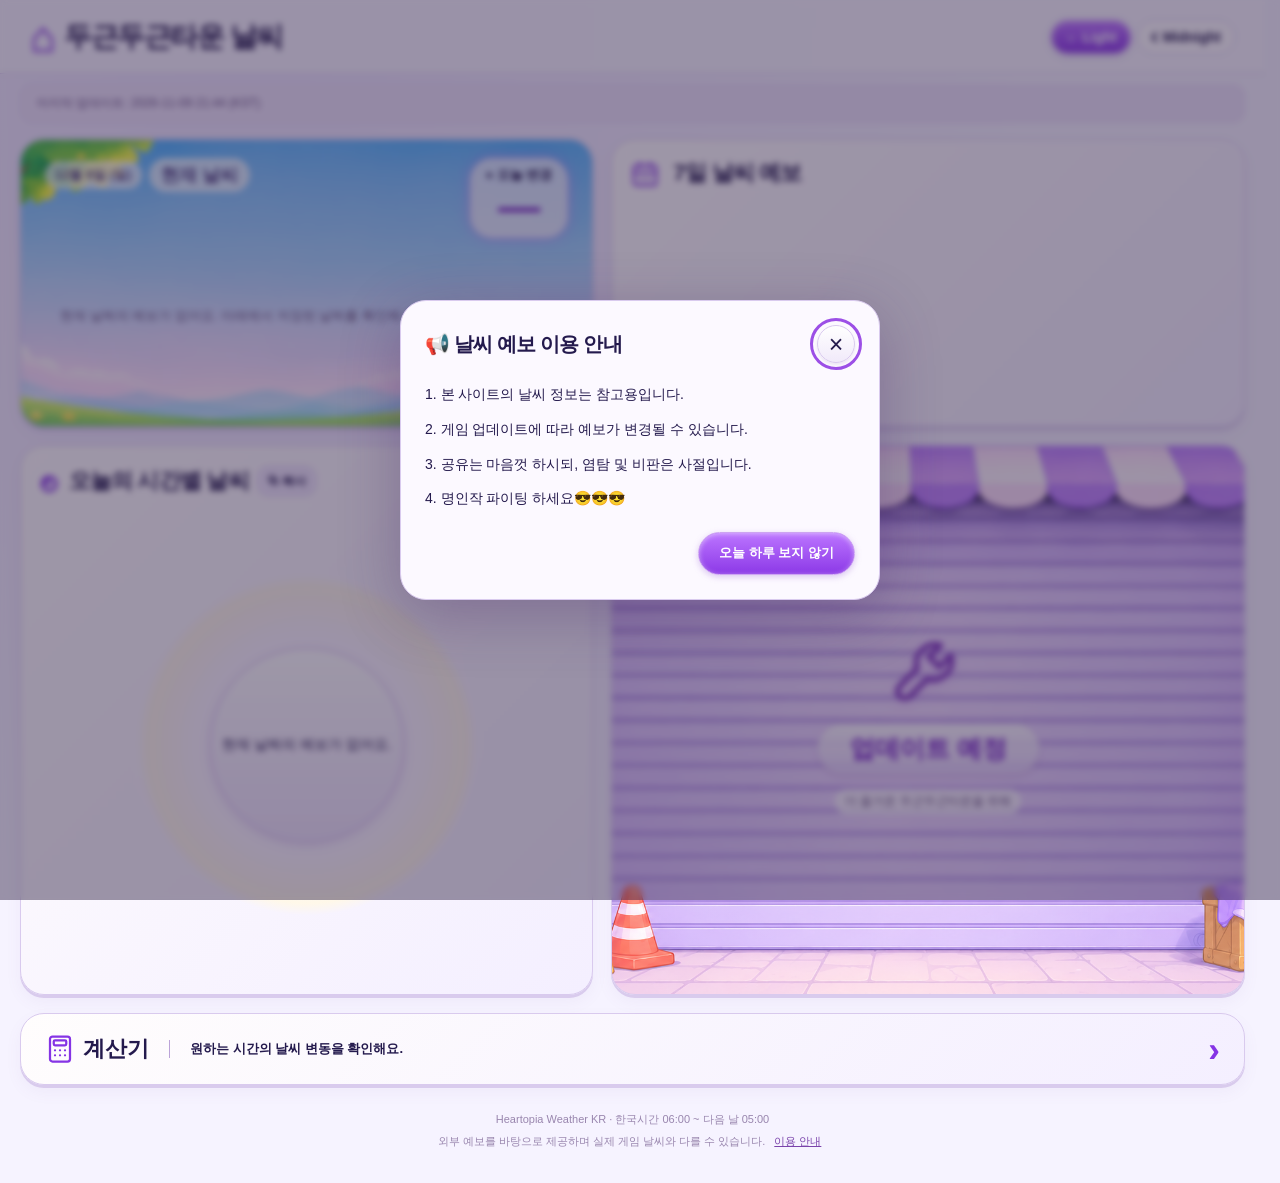
==== index.html @ 8980dbbc "Restore original first grouped swipe UI version" ====
<!doctype html>
<html lang="ko">
<head>
<meta charset="utf-8"><meta name="viewport" content="width=device-width, initial-scale=1"><meta name="theme-color" content="#f5f1ff">
<script src="assets/theme.js"></script>
<title>두근두근타운 날씨</title><link rel="stylesheet" href="assets/weather.css"><link rel="stylesheet" href="assets/midnight.css"><link rel="stylesheet" href="assets/weather-atmosphere.css"><script src="assets/weather-core.js" defer></script><script src="assets/weather-visual.js" defer></script><script src="assets/weather-icon-mask.js" defer></script><script src="assets/midnight-icons.js" defer></script><script src="assets/clock-layout.js" defer></script><script src="assets/weather-atmosphere.js" defer></script><script src="assets/weather-app.js" defer></script>
</head>
<body>
<header class="site-header"><a class="brand" href="./"><span aria-hidden="true">⌂</span> 두근두근타운 날씨</a><div class="header-actions"><div class="theme-switch" role="group" aria-label="테마 선택"><button class="theme-button" type="button" data-theme-choice="light" aria-pressed="true" aria-label="Light 테마"><span aria-hidden="true">☼</span><span class="theme-label">Light</span></button><button class="theme-button" type="button" data-theme-choice="midnight" aria-pressed="false" aria-label="Midnight 테마"><span aria-hidden="true">☾</span><span class="theme-label">Midnight</span></button></div></div></header>
<main>
<div class="status-line"><span id="status" role="status">마지막 업데이트: — (KST)</span></div>
<p id="load-error" class="load-error" role="alert" hidden></p>
<div class="dashboard">
<section class="card hero" aria-labelledby="today-title"><div class="hero-top"><div class="hero-labels"><time id="today-date" class="hero-date"></time><h1 id="today-title">현재 날씨</h1></div><div class="change-badge"><span>↻ 오늘 변경</span><strong id="today-changes">—</strong></div></div><div id="current-weather" class="current-weather"><p>예보를 불러오는 중이에요.</p></div></section>
<section class="card week" aria-labelledby="week-title"><h2 id="week-title"><svg class="heading-icon line-icon" viewBox="0 0 24 24" fill="none" stroke="currentColor" stroke-width="1.8" stroke-linecap="round" stroke-linejoin="round" aria-hidden="true"><rect x="3" y="5" width="18" height="16" rx="2"/><path d="M16 3v4M8 3v4M3 11h18M8 15h.01M12 15h.01M16 15h.01M8 18h.01M12 18h.01M16 18h.01"/></svg> 7일 날씨 예보</h2><div id="week-days" class="week-days"><p class="empty">데이터를 기다리고 있어요.</p></div></section>
<section class="card clock-card" aria-labelledby="clock-title"><div class="section-heading"><div class="clock-heading-label"><h2 id="clock-title"><span class="heading-icon">◴</span> 오늘의 시간별 날씨</h2><button id="weather-copy" class="weather-copy-button" type="button" aria-label="오늘 날씨 변경 시간 복사" aria-live="polite"><span aria-hidden="true">⧉</span> <span id="weather-copy-text">복사</span></button></div><div class="segmented" aria-label="날씨 시계 시간대"><button id="clock-am" aria-pressed="true">오전</button><button id="clock-pm" aria-pressed="false">오후</button></div></div><div id="weather-clock" class="weather-clock"><div class="clock-ring"></div><svg id="clock-orbit" class="clock-orbit" viewBox="0 0 100 100" aria-hidden="true"></svg><div id="clock-center" class="clock-center">예보 대기 중</div><div id="clock-hours"></div></div></section>
<section class="card upcoming" aria-label="추가 기능 준비 중"><svg class="upcoming-symbol" viewBox="0 0 24 24" fill="none" stroke="currentColor" stroke-width="1.5" stroke-linecap="round" stroke-linejoin="round" aria-hidden="true"><path d="M14.7 6.3a5.5 5.5 0 0 0-6.9 6.9l-5.1 5.1a2.1 2.1 0 0 0 3 3l5.1-5.1a5.5 5.5 0 0 0 6.9-6.9l-3.4 3.4-3-3z" transform="translate(1 -1)"/></svg><strong>업데이트 예정</strong><p>더 즐거운 두근두근타운을 위해</p></section>

<section class="card calculator"><div class="calculator-toggle"><span class="calculator-copy"><button id="calculator-toggle" class="calculator-icon-button" type="button" aria-label="계산기 열기" aria-haspopup="dialog" aria-controls="calculator-dialog"><svg class="heading-icon line-icon calculator-icon" viewBox="0 0 24 24" fill="none" stroke="currentColor" stroke-width="1.8" stroke-linecap="round" stroke-linejoin="round" aria-hidden="true"><rect x="4" y="2" width="16" height="20" rx="2"/><rect x="7" y="5" width="10" height="4" rx="1"/><path d="M8 13h.01M12 13h.01M16 13h.01M8 17h.01M12 17h.01M16 17h.01"/></svg><span class="calculator-title">계산기</span></button><small>원하는 시간의 날씨 변동을 확인해요.</small></span><span class="chevron" aria-hidden="true">›</span></div></section>
</div>
<footer>Heartopia Weather KR · 한국시간 06:00 ~ 다음 날 05:00<br>외부 예보를 바탕으로 제공하며 실제 게임 날씨와 다를 수 있습니다. <button id="notice-open" class="text-button">이용 안내</button></footer>
</main>
<dialog id="forecast-dialog" class="hourly" aria-labelledby="hourly-title">
  <button id="forecast-close" class="round-button forecast-close" aria-label="상세 예보 닫기">&times;</button>
  <div class="forecast-heading">
    <h2 id="hourly-title"><span class="heading-icon">≋</span> 시간별 날씨</h2>
    <div id="day-summary" class="summary-badge" role="status"></div>
  </div>
  <div class="date-navigation"><button id="prev-date" class="round-button" aria-label="이전 날짜" disabled>‹</button><strong id="selected-date">—</strong><button id="next-date" class="round-button" aria-label="다음 날짜" disabled>›</button></div>
  <div class="forecast-view-switch" role="group" aria-label="시간별 날씨 보기 방식"><button id="view-full" type="button" aria-pressed="true">기본형</button><button id="view-grouped" type="button" aria-pressed="false">묶어보기</button></div><div id="group-navigation" class="group-navigation" hidden><div class="group-current"><strong id="group-title">오전</strong><span id="group-range">06:00 ~ 11:00</span></div><div class="group-arrows"><button id="group-prev" type="button" aria-label="이전 시간대">‹</button><button id="group-next" type="button" aria-label="다음 시간대">›</button></div></div><div id="periods" class="periods"></div><div id="group-dots" class="group-dots" role="group" aria-label="시간대 바로 선택" hidden></div>
</dialog>
<dialog id="calculator-dialog" aria-labelledby="calculator-title"><div class="dialog-heading calculator-dialog-heading"><h2 id="calculator-title"><svg class="heading-icon line-icon calculator-icon" viewBox="0 0 24 24" fill="none" stroke="currentColor" stroke-width="1.8" stroke-linecap="round" stroke-linejoin="round" aria-hidden="true"><rect x="4" y="2" width="16" height="20" rx="2"/><rect x="7" y="5" width="10" height="4" rx="1"/><path d="M8 13h.01M12 13h.01M16 13h.01M8 17h.01M12 17h.01M16 17h.01"/></svg> 계산기</h2><button id="calculator-close" class="round-button" aria-label="계산기 닫기" autofocus>&times;</button></div><div id="calculator-body"><form id="calculator-form"><div class="calculator-fields"><label>날짜<select id="calculator-date" required></select></label><label>시작 시간<select id="calculator-start"></select></label><label>종료 시간<select id="calculator-end"></select></label><button class="primary-button" id="calculator-run" disabled>변동 계산하기</button></div><p class="rule-caption">06시 ~ 다음 날 05시 안에서 선택해 주세요. 시작 시각은 제외하고 종료 시각까지 계산합니다.</p></form><div id="calculator-result" aria-live="polite"></div></div></dialog>
<dialog id="notice-dialog" aria-labelledby="notice-title"><div class="dialog-heading"><h2 id="notice-title">이용 안내</h2><button id="notice-close" class="round-button" aria-label="공지 닫기">×</button></div><div id="notice-message"></div><div class="dialog-actions"><button id="notice-hide" class="primary-button">오늘 하루 보지 않기</button></div></dialog>
</body></html>
---- assets/weather.css ----
:root {
  color-scheme:light;
  --page:#f6f3ff;
  --card:#fffdff;
  --ink:#241a4d;
  --muted:#796d98;
  --purple:#8534e5;
  --line:#d9caee;
  --shadow:0 3px 0 #d9cbed,0 7px 16px #7960ac10;
  --soft:#f0e8fc
}
* {
  box-sizing:border-box
}
body {
  margin:0;
  background:radial-gradient(ellipse at 20% 0,#eee6ff,transparent 55%),var(--page);
  color:var(--ink);
  font-family:"Segoe UI","Malgun Gothic",sans-serif;
  font-size:14px
}
button,select {
  font:inherit;
  color:inherit
}
button {
  cursor:pointer
}
button:disabled {
  opacity:.4;
  cursor:default
}
button:focus-visible,a:focus-visible,select:focus-visible,summary:focus-visible {
  outline:3px solid #9c4fe6;
  outline-offset:4px
}
[hidden] {
  display:none!important
}
h1,h2,h3,p {
  margin:0
}
h2 {
  font-size:22px;
  font-weight:850;
  letter-spacing:-.8px
}
h3 {
  font-size:14px
}
button {
  border:0;
  background:none
}
a {
  color:inherit;
  text-decoration:none
}
.site-header {
  min-height:74px;
  border-bottom:1px solid var(--line);
  padding:12px 30px;
  display:flex;
  align-items:center;
  justify-content:space-between;
  background:#faf7ffdf;
  gap:15px
}
.brand {
  font-size:28px;
  font-weight:900;
  letter-spacing:-1.5px;
  display:flex;
  align-items:center;
  gap:10px
}
.brand>span {
  font-size:43px;
  color:var(--purple);
  line-height:1;
  text-shadow:0 2px 3px #b988e8
}
.header-actions {
  display:flex;
  align-items:center;
  gap:12px
}
.light-badge,.primary-button {
  background:linear-gradient(#bc75ff,#8c39e7);
  color:white;
  border:1px solid #cda4f2;
  box-shadow:inset 0 1px 5px #fff7,0 2px 6px #9e6cd65c;
  border-radius:24px;
  padding:9px 20px;
  font-weight:750
}
.light-badge {
  font-size:18px
}
.round-button {
  border:1px solid var(--line);
  background:linear-gradient(white,#f1eafa);
  width:38px;
  height:38px;
  display:inline-grid;
  place-items:center;
  border-radius:50%;
  font-size:25px;
  box-shadow:0 2px 3px #6e47961c;
  flex-shrink:0
}
main {
  max-width:1600px;
  margin:auto;
  padding:0 20px
}
.status-line {
  display:flex;
  justify-content:space-between;
  color:var(--muted);
  font-size:11px;
  gap:12px;
  padding:10px 3px
}
.dashboard {
  display:grid;
  grid-template-columns:minmax(0,.95fr) minmax(0,1.05fr);
  gap:18px
}
.card {
  border:1.5px solid var(--line);
  border-radius:24px;
  background:linear-gradient(135deg,#fffdfd,#f4efff);
  box-shadow:var(--shadow);
  min-width:0;
  overflow:hidden
}
.hero {
  min-height:240px;
  background:radial-gradient(ellipse at 10% 0,#b8e7ff,transparent 65%),linear-gradient(#98d7ff,#f7dff9 77%,#c7e3c6);
  padding:18px 24px;
  position:relative;
  border-color:#c2bce9
}
.hero:after {
  content:"";
  position:absolute;
  bottom:0;
  left:0;
  width:100%;
  height:20px;
  background:linear-gradient(165deg,#79b97b,#d6ecba 47%,#8ac9cf 50%,#c2e8a9 60%,#8ac588);
  opacity:.8;
  pointer-events:none
}
.hero-top {
  display:flex;
  justify-content:space-between;
  align-items:start
}
.hero h1 {
  font-size:15px;
  color:#564a86;
  padding-top:7px
}
.change-badge {
  display:flex;
  align-items:center;
  flex-direction:column;
  padding:9px 20px;
  background:#fff9ffdb;
  border:2px solid #e3c7fa;
  border-radius:22px;
  box-shadow:0 0 13px #d875fc80;
  position:absolute;
  right:16px;
  top:14px
}
.change-badge span {
  font-weight:800;
  font-size:13px
}
.change-badge strong {
  color:#7926dc;
  font-size:28px
}
.current-weather {
  display:flex;
  align-items:center;
  justify-content:center;
  gap:25px;
  min-height:152px;
  padding-right:85px
}
.hero-forecast {
  display:grid;
  grid-template-columns:70px auto;
  gap:10px 4px;
  align-items:center;
  justify-items:center
}
.time-pill {
  grid-column:1/-1;
  border:1px solid #b7a2df;
  background:#ffffffae;
  border-radius:30px;
  font-size:20px;
  font-weight:850;
  padding:2px 18px;
  box-shadow:0 2px 3px #8c6ab833
}
.hero-forecast strong {
  font-size:27px;
  white-space:nowrap;
  letter-spacing:-1px
}
.hero-forecast .weather-icon {
  width:78px;
  height:60px
}
.hero-arrow {
  font-size:35px;
  color:#7337b8;
  font-weight:800
}
#current-change {
  color:#93336d
}
.week {
  padding:18px
}
.heading-icon {
  color:var(--purple);
  font-size:30px;
  vertical-align:middle;
  line-height:1;
  margin-right:8px
}
.week-days {
  display:grid;
  grid-template-columns:repeat(7,minmax(0,1fr));
  gap:8px;
  margin-top:18px
}
.day-card {
  border:1px solid var(--line);
  border-radius:18px;
  background:linear-gradient(white,#eee7fa);
  box-shadow:0 3px 3px #68458e1c;
  padding:12px 3px;
  display:flex;
  align-items:center;
  flex-direction:column;
  justify-content:space-between;
  gap:7px;
  min-width:0;
  position:relative
}
.day-card.selected {
  outline:2px solid #b36af0;
  outline-offset:1px
}
.day-date {
  font-size:12px;
  white-space:normal;
  line-height:1.6
}
.day-weather {
  font-size:13px;
  word-break:keep-all
}
.day-card .weather-icon {
  width:100%;
  height:49px
}
.special {
  background:linear-gradient(120deg,#fff4fa,#f4eaff)!important;
  border-color:#edb4e5!important
}
.day-card.special:after {
  content:"✧";
  position:absolute;
  right:0;
  top:-17px;
  font-size:30px;
  color:#e55ed0;
  text-shadow:0 0 9px #ff9ae4
}
.weather-icon {
  width:52px;
  height:40px;
  display:inline-block;
  flex-shrink:0;
  overflow:hidden;
  mix-blend-mode:multiply
}
.icon-midnight { display:none; }
.unknown-icon {
  display:inline-grid;
  place-items:center;
  width:50px;
  height:40px;
  color:var(--muted);
  font-size:25px
}
.clock-card {
  padding:18px 20px;
  text-align:center
}
.section-heading {
  display:flex;
  align-items:center;
  justify-content:space-between;
  gap:10px;
  text-align:left
}
.segmented {
  display:flex;
  gap:5px;
  white-space:nowrap
}
.segmented button {
  border:1px solid var(--line);
  padding:7px 13px;
  border-radius:24px;
  font-weight:750;
  background:#fcfaff;
  box-shadow:0 2px 4px #7454971c
}
.segmented button[aria-pressed=true] {
  background:linear-gradient(#c17aff,#8f3ce8);
  color:white;
  border-color:#c597ef;
  box-shadow:0 0 9px #b96ee777
}
.weather-clock {
  width:310px;
  height:310px;
  position:relative;
  margin:8px auto 0
}
.clock-ring {
  position:absolute;
  inset:11%;
  border:2px dashed #d7bde9;
  border-radius:50%;
  background:radial-gradient(circle,#fbf6ff 45%,#fff8e9 65%,transparent 70%)
}
.clock-center {
  position:absolute;
  left:28%;
  top:28%;
  width:44%;
  height:44%;
  border-radius:50%;
  border:1.5px solid #d1b2ee;
  background:linear-gradient(white,#eee5fa);
  box-shadow:0 3px 10px #a27ac73b;
  display:flex;
  flex-direction:column;
  align-items:center;
  justify-content:center;
  gap:1px
}
.clock-center .weather-icon {
  height:43px;
  width:80px
}
.clock-center>strong {
  font-size:21px;
  line-height:1.1
}
.clock-center .center-time {
  font-size:22px;
  margin-top:5px
}
.clock-hour {
  position:absolute;
  transform:translate(-50%,-50%);
  display:flex;
  flex-direction:column;
  align-items:center;
  justify-content:center;
  width:60px;
  height:59px;
  border-radius:50%;
  padding:0;
  z-index:1
}
.clock-hour .weather-icon {
  width:51px;
  height:35px
}
.clock-time {
  font-size:12px;
  font-weight:850;
  line-height:1.1;
  padding:2px 4px;
  border-radius:12px;
  background:#faf5ffbd
}
.upcoming {
  display:flex;
  align-items:center;
  justify-content:center;
  flex-direction:column;
  min-height:360px;
  background:radial-gradient(ellipse at 20% 110%,#cbe6bd,transparent 32%),radial-gradient(ellipse at 90% 110%,#c4e8cf,transparent 35%),linear-gradient(#faf6ff,#f3efff);
  position:relative
}
.upcoming-symbol {
  font-size:87px;
  line-height:1.2;
  color:#b16de9;
  text-shadow:0 4px 8px #b76ae878
}
.upcoming strong {
  font-size:25px;
  color:#7928c8;
  background:linear-gradient(white,#e6d7fa);
  border:1px solid #dfc9f6;
  box-shadow:0 3px 5px #a780c94f;
  border-radius:40px;
  padding:8px 32px
}
.upcoming p {
  color:#a28bb8;
  font-size:12px;
  margin-top:15px
}
.hourly,.calculator {
  grid-column:1/-1
}
.hourly {
  padding:20px
}
.date-navigation {
  display:flex;
  align-items:center;
  gap:14px
}
.date-navigation strong {
  font-size:15px
}
.date-navigation .round-button {
  width:30px;
  height:30px
}
.rule-caption {
  font-size:11px;
  color:var(--muted);
  line-height:1.7;
  margin:9px 0 14px
}
.periods {
  display:grid;
  grid-template-columns:repeat(4,minmax(0,1fr));
  gap:14px
}
.period {
  background:#fffdfd;
  border:1px solid #e3d7f0;
  border-radius:16px;
  overflow:hidden
}
.period-heading {
  display:flex;
  justify-content:space-between;
  align-items:center;
  background:#f2eafa;
  padding:13px 10px;
  gap:5px
}
.period-heading h3 {
  font-size:12px
}
.period-count {
  font-size:11px;
  white-space:nowrap;
  color:#813fbd
}
.weather-row {
  display:flex;
  align-items:center;
  gap:8px;
  min-height:50px;
  border-bottom:1px solid #f0e9f6;
  padding:5px 10px;
  position:relative
}
.weather-row:last-child {
  border-bottom:0
}
.change-mark {
  font-size:13px;
  color:#9d66c1;
  min-width:16px
}
html { scrollbar-gutter:stable; }
.row-time {
  font-size:12px
}
.weather-row .weather-icon {
  width:40px;
  height:32px
}
.row-name {
  font-size:12px;
  font-weight:600
}
.special-star {
  margin-left:auto;
  color:#c748bb
}
.calculator-toggle {
  display:flex;
  justify-content:space-between;
  align-items:center;
  width:100%;
  padding:15px 24px;
  text-align:left;
  font-size:22px;
  font-weight:850
}
.calculator-toggle small {
  font-size:13px;
  font-weight:650;
  margin-left:20px;
  border-left:1px solid #bba3d8;
  padding-left:20px
}
.chevron {
  font-size:35px;
  color:var(--purple);
  transition:transform .2s
}
#calculator-body {
  border-top:1px solid var(--line);
  padding:20px 24px
}
.calculator-fields {
  display:grid;
  grid-template-columns:2fr 1fr 1fr auto;
  align-items:end;
  gap:14px
}
.calculator-fields label {
  display:flex;
  flex-direction:column;
  gap:7px;
  font-size:13px;
  font-weight:700
}
select {
  width:100%;
  border:1px solid var(--line);
  border-radius:12px;
  background:white;
  padding:11px;
  min-height:43px
}
.primary-button {
  font-size:13px;
  min-height:43px
}
#calculator-result h3 {
  margin:18px 0 12px
}
.result-summary {
  background:#ede0fa;
  border-radius:14px;
  padding:15px;
  font-size:20px;
  font-weight:800;
  color:#7c2cc4;
  margin-bottom:14px
}
details {
  border:1px solid var(--line);
  border-radius:12px;
  overflow:hidden
}
summary {
  cursor:pointer;
  padding:14px;
  background:#f4edfc;
  font-weight:700
}
.form-error {
  color:#9c325c;
  margin-top:15px
}
footer {
  font-size:11px;
  color:#9986ae;
  text-align:center;
  line-height:1.9;
  padding:24px 0 30px
}
.text-button {
  font-size:inherit;
  color:#7a43ab;
  text-decoration:underline
}
.empty {
  font-size:13px;
  color:#69587f;
  line-height:1.8;
  padding:15px
}
dialog {
  border:1.5px solid var(--line);
  border-radius:26px;
  background:#fcf9ff;
  color:var(--ink);
  padding:24px;
  width:min(480px,calc(100% - 32px));
  box-shadow:0 15px 60px #43216952
}
dialog::backdrop {
  background:#24163970;
  backdrop-filter:blur(3px)
}
.dialog-heading {
  display:flex;
  align-items:center;
  justify-content:space-between;
  gap:12px;
  margin-bottom:18px
}
.dialog-heading h2 {
  font-size:20px
}
#notice-message p {
  font-size:14px;
  line-height:1.9;
  min-height:12px;
  margin-bottom:8px
}
.dialog-actions {
  text-align:right;
  margin-top:20px
}
@media(min-width:1250px) {
  .hero {
    min-height:240px
  }
  .current-weather {
    gap:25px
  }
  .hero-forecast {
    grid-template-columns:75px auto
  }
  .clock-card,.upcoming {
    min-height:400px
  }
  .weather-clock {
    width:320px;
    height:320px
  }
  .hero-forecast strong {
    font-size:30px
  }
}
@media(max-width:1150px) {
  .hero-forecast {
    display:flex;
    flex-direction:column;
    gap:0
  }
  .hero-forecast strong {
    font-size:21px
  }
  .current-weather {
    gap:18px;
    padding-right:75px
  }
  .week-days {
    gap:5px
  }
  .week {
    padding:16px 12px
  }
  .day-date {
    font-size:10px
  }
  .day-weather {
    font-size:11px
  }
  .day-card {
    padding:12px 2px
  }
  .periods {
    grid-template-columns:repeat(2,minmax(0,1fr))
  }
  .section-heading h2 {
    font-size:19px
  }
  .segmented button {
    padding:6px 10px
  }
  .heading-icon {
    font-size:25px
  }
}
@media(max-width:760px) {
  .site-header {
    padding:13px 16px;
    min-height:70px
  }
  .brand {
    font-size:22px;
    letter-spacing:-1.2px;
    gap:6px
  }
  .brand>span {
    font-size:32px
  }
  .header-actions {
    gap:7px
  }
  .light-badge {
    font-size:13px;
    padding:7px 12px
  }
  .header-actions .round-button {
    width:32px;
    height:32px;
    font-size:24px
  }
  main {
    padding:0 12px
  }
  .status-line {
    font-size:10px
  }
  .dashboard {
    display:flex;
    flex-direction:column;
    gap:16px
  }
  .hero {
    order:0;
    min-height:230px;
    padding:15px 18px
  }
  .clock-card {
    order:1;
    padding:17px 13px
  }
  .week {
    order:2;
    padding:18px 12px
  }
  .upcoming {
    order:3;
    min-height:205px
  }
  .hourly {
    order:4;
    padding:17px 12px
  }
  .calculator {
    order:5
  }
  .hero h1 {
    font-size:13px
  }
  .hero-top {
    min-height:28px
  }
  .change-badge {
    padding:7px 16px;
    right:12px;
    top:12px
  }
  .change-badge strong {
    font-size:26px
  }
  .change-badge span {
    font-size:12px
  }
  .current-weather {
    min-height:147px;
    padding-right:70px;
    gap:15px
  }
  .hero-forecast {
    display:grid;
    grid-template-columns:58px auto;
    gap:6px 0
  }
  .hero-forecast .weather-icon {
    width:61px;
    height:51px
  }
  .hero-forecast strong {
    font-size:24px
  }
  .time-pill {
    font-size:18px;
    padding:1px 14px
  }
  .hero-arrow {
    font-size:26px
  }
  .section-heading h2 {
    font-size:20px
  }
  .weather-clock {
    width:330px;
    height:330px;
    max-width:100%;
    margin-top:15px
  }
  .clock-center>strong {
    font-size:23px
  }
  .clock-center .weather-icon {
    width:85px;
    height:49px
  }
  .clock-hour .weather-icon {
    width:54px;
    height:37px
  }
  .clock-time {
    font-size:13px
  }
  .week h2 {
    font-size:22px
  }
  .week-days {
    gap:5px;
    margin-top:15px
  }
  .day-card {
    border-radius:14px;
    padding:11px 2px;
    min-height:120px
  }
  .day-date {
    font-size:10px;
    word-break:keep-all
  }
  .day-card .weather-icon {
    height:43px
  }
  .day-weather {
    font-size:10px
  }
  .upcoming-symbol {
    font-size:65px
  }
  .upcoming strong {
    font-size:22px
  }
  .upcoming p {
    font-size:11px
  }
  .hourly>.section-heading {
    flex-wrap:wrap
  }
  .date-navigation {
    gap:10px;
    margin-left:auto
  }
  .date-navigation strong {
    font-size:12px
  }
  .periods {
    gap:9px
  }
  .period-heading {
    padding:11px 7px;
    flex-wrap:wrap
  }
  .period-heading h3 {
    font-size:10px
  }
  .period-count {
    font-size:10px
  }
  .weather-row {
    gap:5px;
    padding:4px 7px
  }
  .row-name {
    font-size:11px
  }
  .row-time {
    font-size:11px
  }
  .weather-row .weather-icon {
    width:35px;
    height:30px
  }
  .calculator-toggle {
    padding:14px;
    font-size:21px
  }
  .calculator-toggle small {
    font-size:10px;
    margin-left:9px;
    padding-left:9px
  }
  .calculator-fields {
    grid-template-columns:1fr 1fr;
    gap:12px
  }
  .calculator-fields>label:first-child {
    grid-column:1/-1
  }
  .calculator-fields .primary-button {
    grid-column:1/-1
  }
  #calculator-body {
    padding:16px
  }
}
@media(max-width:400px) {
  .brand {
    font-size:19px
  }
  .light-badge {
    padding:7px 9px
  }
  .current-weather {
    padding-right:49px;
    gap:7px
  }
  .hero-forecast strong {
    font-size:20px
  }
  .hero-forecast {
    grid-template-columns:51px auto
  }
  .hero-forecast .weather-icon {
    width:54px
  }
  .change-badge {
    padding:6px 12px
  }
  .section-heading h2 {
    font-size:18px
  }
  .weather-clock {
    width:300px;
    height:300px
  }
  .clock-hour {
    width:53px;
    height:53px
  }
  .clock-hour .weather-icon {
    width:46px;
    height:31px
  }
  .calculator-toggle small {
    font-size:9px
  }
  .periods {
    grid-template-columns:1fr
  }
}
.hero {
  background-image:linear-gradient(#ffffff1f,#ffffff38),url('hero-landscape.png');
  background-position:center;
  background-size:cover;
  background-repeat:no-repeat
}
.hero:after {
  display:none
}
.hero h1 {
  padding:5px 12px;
  background:#ffffffb3;
  border-radius:20px;
  z-index:1
}
.upcoming {
  background-image:linear-gradient(#ffffff12,#ffffff26),url('update-shutter.png');
  background-position:center bottom;
  background-size:cover;
  background-repeat:no-repeat;
  padding:30px 18px;
}
.line-icon {
  width:30px;
  height:30px;
}
.upcoming-symbol {
  width:82px;
  height:82px;
  margin-bottom:14px;
  filter:drop-shadow(0 4px 5px #b76ae845);
}
.hero-top {
  min-height:70px;
}
.change-badge {
  padding:7px 15px;
  background:#fff9ffb8;
  border-width:1px;
}
.change-badge strong {
  font-size:42px;
  font-weight:900;
  line-height:1.1;
  color:#6b16bd;
  text-shadow:0 1px 0 #fff;
}
.current-weather {
  display:grid;
  grid-template-columns:minmax(0,1fr) 76px minmax(0,1fr);
  gap:10px;
  max-width:580px;
  margin:auto;
  padding:5px 0 20px;
  min-height:170px;
}
.current-weather>.empty {
  grid-column:1/-1;
}
.hero-forecast {
  display:flex;
  flex-direction:column;
  gap:5px;
  min-width:0;
  text-shadow:0 1px 4px #fff;
}
.hero-forecast .weather-icon {
  width:100px;
  height:77px;
}
.hero-forecast strong {
  font-size:26px;
}
.hero-transition {
  display:flex;
  flex-direction:column;
  align-items:center;
  gap:5px;
  padding-top:20px;
}
.current-change {
  padding:4px 9px;
  background:#fff7ffd1;
  border:1px solid #e1b6df;
  border-radius:16px;
  color:#93336d;
  font-size:12px;
  font-weight:800;
  white-space:nowrap;
}
@media(max-width:760px) {
  .hero-top { min-height:66px; }
  .change-badge strong { font-size:36px; }
  .current-weather { grid-template-columns:minmax(0,1fr) 65px minmax(0,1fr);gap:5px; }
  .hero-forecast .weather-icon { width:78px;height:65px; }
  .hero-forecast strong { font-size:22px; }
  .upcoming-symbol { width:66px;height:66px; }
}
@media(max-width:400px) {
  .hero-forecast .weather-icon { width:69px;height:65px; }
  .hero-forecast strong { font-size:20px; }
}
.status-line {
  margin:10px 0 16px;
  padding:10px 16px;
  border:1px solid #e2d5f2;
  border-radius:12px;
  background:#eee5fa;
  color:#695384;
  font-size:12px;
}
.load-error {
  margin:0 0 12px;
  color:#9b3652;
  font-size:12px;
}
.upcoming-symbol { color:#8137bf; }
.upcoming strong { background:linear-gradient(#ffffffcf,#e6d7facc); }
.upcoming p {
  color:#665080;
  background:#ffffffb3;
  border-radius:12px;
  padding:4px 10px;
}
.current-weather { grid-template-columns:minmax(0,1fr) 100px minmax(0,1fr); }
.hero-arrow { font-size:60px;line-height:1; }
.current-change { font-size:16px;font-weight:900;padding:6px 11px; }
#current-change.is-changed { color:#14643b;background:#e7f9ebeb;border-color:#78b98e; }
#current-change.is-unchanged { color:#a32736;background:#fff0f0eb;border-color:#e3a0a7; }
#forecast-dialog {
  width:min(1120px,calc(100% - 40px));
  max-height:calc(100dvh - 40px);
  overflow-y:auto;
  overscroll-behavior:contain;
  padding:20px;
}
.forecast-close {
  position:sticky;
  top:0;
  display:grid;
  margin:0 0 8px auto;
  z-index:2;
}
body:has(dialog[open]) { overflow:hidden; }
@media(max-width:760px) {
  .current-weather { grid-template-columns:minmax(0,1fr) 90px minmax(0,1fr); }
  .hero-arrow { font-size:46px; }
  .current-change { font-size:15px;padding:6px 9px; }
  #forecast-dialog { width:calc(100% - 20px);max-height:calc(100dvh - 24px);padding:14px; }
  #forecast-dialog .section-heading { flex-wrap:wrap; }
  #forecast-dialog .date-navigation { margin-left:auto; }
}
.forecast-heading {
  display:flex;
  align-items:center;
  gap:18px;
  flex-wrap:wrap;
}
.forecast-heading h2 { flex-shrink:0; }
.summary-badge {
  display:flex;
  align-items:center;
  flex-wrap:wrap;
  gap:8px;
  padding:10px 14px;
  border-radius:12px;
  font-size:13px;
  font-weight:700;
  line-height:1.5;
}
.summary-badge strong { font-size:21px;font-weight:900; }
.badge-divider { opacity:.5; }
.level-low { background:#fce5e7;color:#9d2635; }
.level-normal { background:#fff1c5;color:#805c00; }
.level-high { background:#e0f3e6;color:#1c663a; }
#forecast-dialog .date-navigation { justify-content:center;gap:16px;margin:16px 0 18px; }
#forecast-dialog .date-navigation strong { font-size:18px;font-weight:850; }
#forecast-dialog .date-navigation .round-button { width:35px;height:35px; }
.forecast-close { width:38px;height:38px; }
#forecast-dialog .periods { grid-template-columns:repeat(4,minmax(0,1fr)); }
.weather-clock {
  width:428px;
  max-width:100%;
  height:auto;
  aspect-ratio:1;
  container-type:inline-size;
}
.clock-hour { width:19.35%;height:19.03%; }
.clock-hour .weather-icon { width:16.45cqw;height:11.3cqw; }
.clock-time { font-size:4.2cqw; }
.clock-center .weather-icon { width:25.8cqw;height:13.9cqw; }
.clock-center>strong { font-size:6.77cqw; }
.clock-center .center-time { font-size:7.1cqw;margin-top:1.6cqw; }
@media(min-width:1250px) {
  .weather-clock { width:442px; }
}
@media(max-width:1150px) {
  #forecast-dialog .periods { grid-template-columns:repeat(2,minmax(0,1fr)); }
}
@media(max-width:760px) {
  .forecast-heading { flex-direction:column;align-items:flex-start;gap:10px; }
  #forecast-dialog .periods { grid-template-columns:1fr; }
  #forecast-dialog .date-navigation { gap:14px;margin:14px 0 16px; }
  #forecast-dialog .date-navigation strong { font-size:14px; }
  .summary-badge { gap:6px;padding:8px 10px;font-size:12px; }
  .summary-badge strong { font-size:19px; }
  .weather-clock { width:442px; }
}
@media(max-width:400px) {
  .weather-clock { width:413px; }
}
.change-mark {
  display:inline-flex;
  align-items:center;
  justify-content:center;
  flex:0 0 28px;
  width:28px;
  height:26px;
  border-radius:9px;
  font-size:15px;
  line-height:1;
  font-weight:900;
}
.mark-changed { color:#17633c;background:#edf8ef; }
.mark-unchanged { color:#9f2938;background:#fff0f1; }
.mark-start { color:#624778;background:#f2eafa;font-size:11px; }
.period-heading { flex-wrap:nowrap;gap:8px; }
.period-count {
  margin-left:auto;
  padding:5px 8px;
  border-radius:12px;
  background:#eee2fa;
  color:#64318b;
  font-size:12px;
  font-weight:800;
  line-height:1.3;
}
.summary-badge { align-items:center;font-weight:700; }
.summary-badge>span { display:inline-flex;align-items:center;gap:4px;white-space:nowrap; }
.summary-badge strong { font-size:1.12em;font-weight:900;white-space:nowrap; }
.summary-badge .badge-level { font-size:inherit;font-weight:inherit; }
.clock-hour { cursor:default;background:none;border:0;box-shadow:none; }
.clock-icon-wrap {
  position:relative;
  display:grid;
  place-items:center;
  flex-shrink:0;
  width:16.45cqw;
  height:11.3cqw;
}
.clock-icon-wrap .weather-icon { position:relative;z-index:1; }
.clock-ring { border:0; }
.clock-center { z-index:2; }
.weather-clock { margin-top:26px; }
.clock-card { padding-bottom:28px; }
.clock-orbit {
  position:absolute;inset:0;width:100%;height:100%;overflow:visible;
  pointer-events:none;z-index:0;
  --orbit-color:#d7bde9;--shift-color:#0b9759;
  --shift-glow:drop-shadow(0 0 1px #109c5b) drop-shadow(0 0 2px #55d18c80);
}
.orbit-base,.orbit-shift { fill:none;stroke-width:.5;stroke-dasharray:3 3; }
.orbit-base { stroke:var(--orbit-color); }
.orbit-shift {
  stroke:var(--shift-color);stroke-width:.85;stroke-dasharray:2 1;
  filter:var(--shift-glow);
}
.change-ring { fill:none;stroke:var(--shift-color);stroke-width:.45;filter:var(--shift-glow); }
#clock-hours>.clock-time {
  position:absolute;transform:translate(-50%,-50%);padding:0 2px;z-index:2;
}
#calculator-dialog {
  width:min(760px,calc(100% - 40px));
  max-height:calc(100dvh - 40px);
  overflow-y:auto;
  overscroll-behavior:contain;
  padding:22px;
}
.calculator-dialog-heading { position:sticky;top:0;z-index:2;background:#fcf9ff;padding-bottom:10px; }
.calculator-dialog-heading h2 { display:flex;align-items:center;gap:6px; }
#calculator-close { width:38px;height:38px; }
#calculator-dialog #calculator-body { border:0;padding:0; }
#calculator-dialog .calculator-fields { grid-template-columns:2fr 1fr 1fr; }
#calculator-dialog .calculator-fields .primary-button { grid-column:1/-1; }
@media(max-width:760px) {
  .change-mark { flex-basis:26px;width:26px;height:24px; }
  .period-count { font-size:12px; }
  .summary-badge strong { font-size:1.12em; }
  #calculator-dialog { width:calc(100% - 20px);max-height:calc(100dvh - 24px);padding:16px; }
  #calculator-dialog .calculator-fields { grid-template-columns:1fr 1fr; }
  #calculator-dialog .calculator-fields>label:first-child { grid-column:1/-1; }
}
body { -webkit-user-select:none;user-select:none; }
input,textarea,select,option,[contenteditable]:not([contenteditable="false"]) {
  -webkit-user-select:text;
  user-select:text;
}
img,svg,svg image,a { -webkit-user-drag:none; }
svg[aria-hidden="true"],svg image { pointer-events:none; }
.calculator-toggle { position:relative;cursor:default; }
.calculator-copy { display:inline-flex;align-items:center; }
.calculator-icon-button {
  display:inline-flex;
  align-items:center;
  gap:8px;
  min-width:44px;
  height:44px;
  margin:-7px;
  padding:7px;
  border-radius:10px;
  font-size:inherit;
  font-weight:inherit;
  flex-shrink:0;
  white-space:nowrap;
  cursor:pointer;
}
.calculator-icon-button .calculator-icon { margin:0; }
.calculator-icon-button:focus-visible { outline-offset:-3px; }
.calculator-toggle .chevron { cursor:default; }
.calculator-icon-button:hover { color:#7530bd; }
dialog,dialog :where(*) { -webkit-user-select:none;user-select:none; }
dialog :is(input,textarea,select,option,[contenteditable]:not([contenteditable="false"])),
dialog [contenteditable]:not([contenteditable="false"]) * {
  -webkit-user-select:text;
  user-select:text;
}
/* The two labels stay together; the count may wrap on narrow screens. */
.hero-top { flex-wrap:wrap;gap:8px; }
.hero-labels { display:flex;align-items:center;gap:7px;max-width:100%; }
.hero-date { padding:5px 10px;border-radius:20px;background:#ffffffb3;color:#564a86;font-size:13px;font-weight:700;white-space:nowrap; }
.hero h1 { font-size:18px;font-weight:850;white-space:nowrap; }
.hero-top .change-badge { position:static;margin-left:auto;flex-shrink:0; }
@media(max-width:760px) {
  .hero h1 { font-size:15.6px; }
  .hero-date { font-size:12px;padding:5px 8px; }
}
@media(prefers-reduced-motion:reduce) {
  * {
    scroll-behavior:auto!important;
    transition:none!important
  }
}

/* Compact forecast share control; no clock geometry changes. */
.clock-heading-label { display:flex;align-items:center;gap:8px;min-width:0;flex-wrap:wrap; }
.clock-heading-label h2 { margin:0; }
.weather-copy-button {
  display:inline-flex;align-items:center;justify-content:center;gap:3px;
  padding:5px 9px;border:1px solid var(--line);border-radius:11px;
  background:var(--soft);color:var(--ink);font:inherit;font-size:12px;font-weight:750;
  white-space:nowrap;cursor:pointer;min-height:30px;
}
.weather-copy-button:hover { filter:brightness(.96); }
.weather-copy-button:focus-visible { outline:2px solid var(--purple);outline-offset:2px; }
@media(max-width:520px) {
  .clock-card .section-heading { flex-wrap:wrap;gap:8px; }
  .clock-heading-label { width:100%; }
  .clock-card .segmented { margin-left:auto; }
}

/* Forecast view modes: keep date controls separate from six-hour paging. */
.forecast-view-switch { display:flex;justify-content:center;gap:5px;margin:16px auto 12px;max-width:320px;padding:4px;border:1px solid var(--line);border-radius:18px;background:var(--soft); }
.forecast-view-switch button { flex:1;padding:9px 14px;border-radius:14px;font-weight:800;color:var(--ink); }
.forecast-view-switch button[aria-pressed="true"] { background:var(--purple);color:#fff; }
.group-navigation { display:flex;align-items:center;justify-content:space-between;gap:12px;margin:0 0 12px;padding:4px 2px; }
.group-navigation[hidden],.group-dots[hidden] { display:none!important; }
.group-current { display:flex;flex-direction:column;gap:3px;min-width:0; }
.group-current strong { font-size:15px; }
.group-current span { color:var(--muted);font-size:12px; }
.group-arrows { display:flex;gap:7px;flex-shrink:0; }
.group-arrows button { display:grid;place-items:center;width:34px;height:34px;border:1px solid var(--line);border-radius:11px;background:var(--soft);font-size:25px;line-height:1; }
.grouped-periods { display:block;min-width:0;width:100%;overflow-x:clip;touch-action:pan-y;overscroll-behavior-x:contain; }
.grouped-periods .period { width:100%;min-width:0; }
.group-dots { display:flex;align-items:center;justify-content:center;gap:10px;padding:14px 0 4px; }
.group-dot { width:10px;height:10px;border-radius:50%;background:var(--line);padding:0;flex-shrink:0; }
.group-dot.active { width:23px;border-radius:10px;background:var(--purple); }
#forecast-dialog { max-width:calc(100vw - 20px);overflow-x:clip;overscroll-behavior-x:contain; }
#forecast-dialog .date-navigation { max-width:100%; }
#forecast-dialog .periods,#forecast-dialog .period { min-width:0; }
@media(max-width:760px) {
  #forecast-dialog { width:calc(100% - 20px); }
  .grouped-periods .period { min-height:0; }
}
---- assets/midnight.css ----
/* Theme controls and palette. Geometry and weather calculations stay shared. */
.theme-switch { display:flex;gap:6px; }
.theme-button {
  display:inline-flex;align-items:center;justify-content:center;gap:5px;
  border:1px solid var(--line);border-radius:24px;padding:8px 13px;
  background:var(--card);color:var(--ink);font-size:14px;font-weight:750;
}
.theme-button[aria-pressed="true"] {
  background:linear-gradient(#bc75ff,#8c39e7);color:white;border-color:#cda4f2;
  box-shadow:inset 0 1px 5px #fff7,0 2px 6px #9e6cd65c;
}
[data-theme="midnight"] {
  color-scheme:dark;
  --page:#101426;--card:#1c2340;--soft:#252c4a;--ink:#f4efff;
  --muted:#b6accd;--purple:#a78bfa;--line:#48416c;
  --shadow:0 3px 0 #151a31,0 7px 22px #080c2080;
  scrollbar-color:#686087 #171d33;
}
[data-theme="midnight"] body { background:radial-gradient(ellipse at 20% 0,#28213f,transparent 55%),var(--page); }
[data-theme="midnight"] .site-header { background:#171b30f2; }
[data-theme="midnight"] .brand>span { text-shadow:0 2px 6px #9580ed33; }
[data-theme="midnight"] .card { background:linear-gradient(135deg,var(--card),#20243f); }
[data-theme="midnight"] .hero {
  background-image:linear-gradient(#11182a9c,#14182aab),url('hero-landscape.png');border-color:var(--line);
}
[data-theme="midnight"] .upcoming {
  background-image:linear-gradient(#141a3270,#14182a8c),url('update-shutter.png');
}
[data-theme="midnight"] :is(.hero,.upcoming) { background-size:cover;background-position:center bottom;background-repeat:no-repeat; }
[data-theme="midnight"] .hero h1 { background:#1c2340d9;color:#e2d5ff; }
[data-theme="midnight"] .hero-forecast { text-shadow:0 1px 5px #101426; }
[data-theme="midnight"] .time-pill { background:#202941ed;border-color:#82709f;box-shadow:0 2px 4px #10142670; }
[data-theme="midnight"] .change-badge { background:#1e2541e6;border-color:#71618f;box-shadow:0 0 13px #a05ede28; }
[data-theme="midnight"] .change-badge strong { color:#d3baff;text-shadow:none; }
[data-theme="midnight"] .hero-arrow { color:#cfb4ff; }
[data-theme="midnight"] #current-change.is-changed { color:#b0eac3;background:#183d30eb;border-color:#46765b; }
[data-theme="midnight"] #current-change.is-unchanged { color:#ffc0c9;background:#482631eb;border-color:#875265; }
[data-theme="midnight"] .current-change { color:var(--muted);background:var(--soft);border-color:var(--line); }
[data-theme="midnight"] .upcoming-symbol { color:#d1b7ff;filter:drop-shadow(0 3px 5px #100e2755); }
[data-theme="midnight"] .upcoming strong { color:#e4d4ff;background:#282640e6;border-color:#74608e;box-shadow:0 3px 7px #0d102866; }
[data-theme="midnight"] .upcoming p { color:#e1d7ef;background:#1a213be6; }
[data-theme="midnight"] .status-line { color:#d3c7e7;background:var(--soft);border-color:var(--line); }
[data-theme="midnight"] .day-card { background:linear-gradient(#28304d,#212640);box-shadow:0 3px 4px #0b0f2366; }
[data-theme="midnight"] .day-card.selected { outline-color:#b89afa; }
[data-theme="midnight"] .special { background:linear-gradient(120deg,#35283f,#2b2747)!important;border-color:#835d8b!important; }
[data-theme="midnight"] .special-star { color:#f4b2e8; }
[data-theme="midnight"] .day-card.special:after { color:#e8a1d6;text-shadow:0 0 6px #e68bc24d; }
[data-theme="midnight"] .weather-icon { mix-blend-mode:normal; }
[data-theme="midnight"] .weather-icon .icon-art { display:none; }
[data-theme="midnight"] .weather-icon .icon-midnight { display:block; }
[data-theme="midnight"] .clock-ring { border-color:#695a87;background:radial-gradient(circle,#28263f 45%,#292d45 65%,transparent 70%); }
[data-theme="midnight"] .clock-center { border-color:#756191;background:linear-gradient(#2c2b48,#242b46);box-shadow:0 3px 12px #0b0f2559; }
[data-theme="midnight"] .hero-date { background:#1c2340d9;color:#e2d5ff; }
[data-theme="midnight"] .clock-time { background:#222a45d9; }
[data-theme="midnight"] .clock-orbit {
  --orbit-color:#695a87;--shift-color:#69edb1;
  --shift-glow:drop-shadow(0 0 .8px #48c98a) drop-shadow(0 0 1.8px #63ce875c);
}
[data-theme="midnight"] .round-button,
[data-theme="midnight"] .segmented button { background:linear-gradient(#303452,#252b48);color:var(--ink);box-shadow:0 2px 4px #0b102833; }
[data-theme="midnight"] .segmented button[aria-pressed="true"],
[data-theme="midnight"] .theme-button[aria-pressed="true"] {
  background:linear-gradient(#7550ad,#5d3d99);border-color:#b097d7;color:#fff6ff;box-shadow:0 0 7px #9869d13d;
}
[data-theme="midnight"] .primary-button { background:linear-gradient(#7755b0,#63449c);border-color:#9e85c5;box-shadow:0 2px 6px #070a1c55; }
[data-theme="midnight"] dialog { background:var(--card);box-shadow:0 15px 60px #05071999; }
[data-theme="midnight"] dialog::backdrop { background:#070b1fc2; }
[data-theme="midnight"] .calculator-dialog-heading { background:var(--card); }
[data-theme="midnight"] .period { background:#202741;border-color:var(--line); }
[data-theme="midnight"] .period-heading { background:var(--soft); }
[data-theme="midnight"] .period-count { color:#e2cdfd;background:#3c3156; }
[data-theme="midnight"] .weather-row { border-color:#343853; }
[data-theme="midnight"] .mark-changed { color:#b0eac3;background:#1e4233; }
[data-theme="midnight"] .mark-unchanged { color:#ffc0c9;background:#492b35; }
[data-theme="midnight"] .mark-start { color:#decaef;background:#3a3051; }
[data-theme="midnight"] .level-low { color:#ffc0c9;background:#492b35; }
[data-theme="midnight"] .level-normal { color:#f8e6a5;background:#49402a; }
[data-theme="midnight"] .level-high { color:#b0eac3;background:#1e4233; }
[data-theme="midnight"] select,
[data-theme="midnight"] input,
[data-theme="midnight"] textarea { color:var(--ink);background:var(--soft);border-color:var(--line); }
[data-theme="midnight"] option { color:var(--ink);background:var(--soft); }
[data-theme="midnight"] .result-summary { color:#e2cdfd;background:#3a3155; }
[data-theme="midnight"] details { border-color:var(--line); }
[data-theme="midnight"] summary { background:var(--soft); }
[data-theme="midnight"] .rule-caption,
[data-theme="midnight"] footer { color:var(--muted); }
[data-theme="midnight"] .text-button { color:#d1b4fa; }
[data-theme="midnight"] .empty { color:#cdc2df; }
[data-theme="midnight"] .form-error,
[data-theme="midnight"] .load-error { color:#ffbacb; }
[data-theme="midnight"] .calculator-toggle small { border-color:#79678f; }
[data-theme="midnight"] .calculator-icon-button:hover { color:#dec8ff; }
[data-theme="midnight"] :is(button,a,select,input,textarea,summary):focus-visible { outline-color:#c9a9ff; }
@media(max-width:760px) {
  .theme-switch { gap:4px; }
  .theme-button { width:30px;height:32px;padding:0;font-size:17px; }
  .theme-label { display:none; }
}
@media(max-width:400px) {
  .site-header { gap:8px; }
}
@media(max-width:360px) {
  .site-header { padding-inline:12px; }
  .brand { font-size:17px;white-space:nowrap; }
}
---- assets/weather-atmosphere.css ----
/* A motion with stronger, per-weather contours. No background/asset recoloring. */
.hero { isolation:isolate; }
.hero-atmosphere {
  position:absolute;inset:0;z-index:-1;overflow:hidden;border-radius:inherit;
  pointer-events:none;opacity:calc(.65 * var(--preview-strength,1));
  --rain-color:#467fae;--snow-color:#fffefa;--snow-outline:#638dadb3;--spark-color:#fff3b1;
  --cloud-color:#536c8e;--aurora-a:#72cbb8;--aurora-b:#ac8cda;
  --aurora-min:.12;--aurora-max:.32;
}
.hero-atmosphere * { pointer-events:none; }
.atmosphere-plane { position:absolute;inset:0;animation:atmosphere-enter 1.1s ease both; }
.atmosphere-plane.is-leaving { animation:atmosphere-exit .9s ease both; }
.atmosphere-haze,.atmosphere-particle { position:absolute;display:block; }
.atmosphere-haze { inset:0;opacity:0; }
.atmosphere-particle { left:var(--x);animation-delay:var(--delay)!important; }
[data-family="warm"] .atmosphere-haze,
[data-family="sunshine"] .atmosphere-haze,
[data-effect="sunshower"] .atmosphere-haze,
[data-family="heat"] .atmosphere-haze {
  background:radial-gradient(ellipse at 45% 0,#ffe6a1,transparent 68%);
  animation:atmosphere-warm var(--effect-duration) ease-in-out infinite;
}
[data-family="sunshine"] .atmosphere-particle {
  top:var(--y);width:4px;height:4px;border-radius:50%;background:var(--spark-color);
  box-shadow:0 0 0 .5px #ba964c8c,0 0 4px #fff1bd66;animation:atmosphere-spark var(--speed) ease-in-out infinite;
}
[data-family="cloud"] .atmosphere-particle {
  top:var(--y);width:75%;height:42%;border-radius:50%;
  background:radial-gradient(ellipse,var(--cloud-color),transparent 70%);
  animation:atmosphere-cloud var(--speed) ease-in-out infinite alternate;
}
[data-family="rain"] .atmosphere-particle {
  top:-12%;width:1.2px;height:17px;border-radius:1px;
  background:linear-gradient(transparent,var(--rain-color));
  animation:atmosphere-rain var(--speed) linear infinite;
}
[data-effect="moderate-rain"] .atmosphere-particle { height:21px; }
[data-effect="heavy-rain"] .atmosphere-particle { height:26px;width:1.6px; }
[data-effect="moon-rain"] { --rain-color:#438bd1; }
[data-family="snow"] .atmosphere-particle {
  top:-8%;width:3.5px;height:3.5px;border-radius:50%;background:var(--snow-color);
  box-shadow:0 0 0 .6px var(--snow-outline),0 0 2px #ffffff66;
  animation:atmosphere-snow var(--speed) linear infinite;
}
[data-effect="snow"] .atmosphere-particle { width:4.5px;height:4.5px; }
[data-effect="heavy-snow"] .atmosphere-particle { width:5px;height:5px;--drift:36px!important; }
[data-family="rainbow"] .atmosphere-haze {
  inset:-25% -6% 22%;border-radius:50%;
  background:radial-gradient(ellipse at 50% 100%,transparent 55%,#956ac9 57%,#598fc7 59%,#69b685 61%,#e9cb79 63%,#df8bb3 65%,transparent 68%);
  animation:atmosphere-rainbow var(--effect-duration) ease-in-out infinite;
}
[data-effect="moon-rainbow"] .atmosphere-haze { filter:saturate(.35); }
[data-family="meteor"] .atmosphere-particle {
  top:var(--y);width:58px;height:2.2px;border-radius:50%;
  background:linear-gradient(90deg,transparent,#657eb9 68%,#f4f2ff);
  box-shadow:0 0 2px #8393ce66;
  animation:atmosphere-meteor var(--speed) linear infinite;
}
[data-family="aurora"] .atmosphere-particle {
  top:calc(4% + var(--index)*9%);left:-15%;width:115%;height:42%;
  background:linear-gradient(115deg,transparent 15%,var(--aurora-a) 43%,var(--aurora-b) 61%,transparent 85%);
  border-radius:45% 60% 35% 75%;filter:blur(8px);
  border-top:1px solid #a1dfd48c;
  animation:atmosphere-aurora var(--speed) ease-in-out infinite alternate;
}
[data-effect="aurora-1"] { --aurora-min:.1;--aurora-max:.26; }
[data-effect="aurora-1"] .atmosphere-particle { max-height:32%; }
[data-effect="aurora-3"] { --aurora-min:.14;--aurora-max:.36; }
[data-effect="aurora-3"] .atmosphere-particle { height:48%; }
[data-family="heat"] .atmosphere-haze { background:radial-gradient(ellipse at 50% 0,#f3bf76aa,transparent 75%); }
[data-family="heat"] .atmosphere-haze::after {
  content:"";position:absolute;inset:28% 8% 0;
  background:repeating-linear-gradient(175deg,transparent 0 19px,#e8b87955 22px,transparent 26px);
  mask-image:linear-gradient(transparent,#0008,transparent);
  animation:atmosphere-heat-ripple 12s ease-in-out infinite alternate;
}
[data-family="petal"] .atmosphere-particle {
  top:-8%;width:5px;height:8px;border-radius:80% 15% 75% 35%;background:#dc83b6;
  box-shadow:0 0 0 .4px #a9578b55;
  animation:atmosphere-petal var(--speed) linear infinite;
}
.hero-atmosphere[data-paused="true"] *,
.hero-atmosphere[data-paused="true"] { animation-play-state:paused!important; }
[data-theme="midnight"] .hero-atmosphere {
  opacity:calc(.5 * var(--preview-strength,1));--rain-color:#b3d5ff;--snow-color:#e6efff;--snow-outline:#a8c3ea80;--spark-color:#fff0cf;
  --cloud-color:#080f24;--aurora-a:#6ce0bc;--aurora-b:#b39ae9;
}
[data-theme="midnight"] [data-effect="moon-rain"] { --rain-color:#91bfff; }
[data-theme="midnight"] [data-family="meteor"] .atmosphere-particle { background:linear-gradient(90deg,transparent,#b6a1ed 68%,#f1eeff);box-shadow:0 0 3px #b6a0fa55; }
[data-theme="midnight"] [data-family="aurora"] .atmosphere-particle { filter:blur(7px); }
[data-theme="midnight"] [data-family="rainbow"] .atmosphere-haze { background:radial-gradient(ellipse at 50% 100%,transparent 55%,#b28fe2 57%,#77b1de 59%,#82d5a5 61%,#e8d799 63%,#e4a4c5 65%,transparent 68%); }
[data-theme="midnight"] [data-family="petal"] .atmosphere-particle { background:#f0b0d6; }
@keyframes atmosphere-enter { from{opacity:0}to{opacity:1} }
@keyframes atmosphere-exit { from{opacity:1}to{opacity:0} }
@keyframes atmosphere-warm { 0%,100%{opacity:.1;transform:translateY(-2%)}50%{opacity:.38;transform:translateY(1%)} }
@keyframes atmosphere-spark { 0%,76%,100%{opacity:0;transform:translateY(0)}84%,91%{opacity:.75;transform:translateY(-3px)} }
@keyframes atmosphere-cloud { from{opacity:.16;transform:translateX(-28%)}to{opacity:.3;transform:translateX(12%)} }
@keyframes atmosphere-rain { from{opacity:0;transform:translate3d(0,0,0)}12%,78%{opacity:.72}to{opacity:0;transform:translate3d(-12px,340px,0)} }
@keyframes atmosphere-snow { 0%{opacity:0;transform:translate3d(0,0,0)}12%,80%{opacity:.85}100%{opacity:0;transform:translate3d(var(--drift),340px,0)} }
@keyframes atmosphere-rainbow { 0%,100%{opacity:.16;transform:translateY(2%)}50%{opacity:.44;transform:translateY(-1%)} }
@keyframes atmosphere-meteor { 0%,88%,100%{opacity:0;transform:translate3d(0,0,0) rotate(-32deg)}90%{opacity:.85}97%{opacity:0;transform:translate3d(-110px,70px,0) rotate(-32deg)} }
@keyframes atmosphere-aurora { from{opacity:var(--aurora-min);transform:translateX(-4%) skewY(-3deg)}to{opacity:var(--aurora-max);transform:translateX(4%) skewY(2deg)} }
@keyframes atmosphere-petal { 0%{opacity:0;transform:translate3d(0,0,0) rotate(-15deg)}12%,80%{opacity:.82}100%{opacity:0;transform:translate3d(45px,340px,0) rotate(100deg)} }
@keyframes atmosphere-heat-ripple { from{transform:translateY(0) skewX(-.7deg)}to{transform:translateY(-5px) skewX(.7deg)} }
@media(prefers-reduced-motion:reduce) {
  .hero-atmosphere { display:none; }
  .hero-atmosphere,.hero-atmosphere * { animation:none!important; }
}
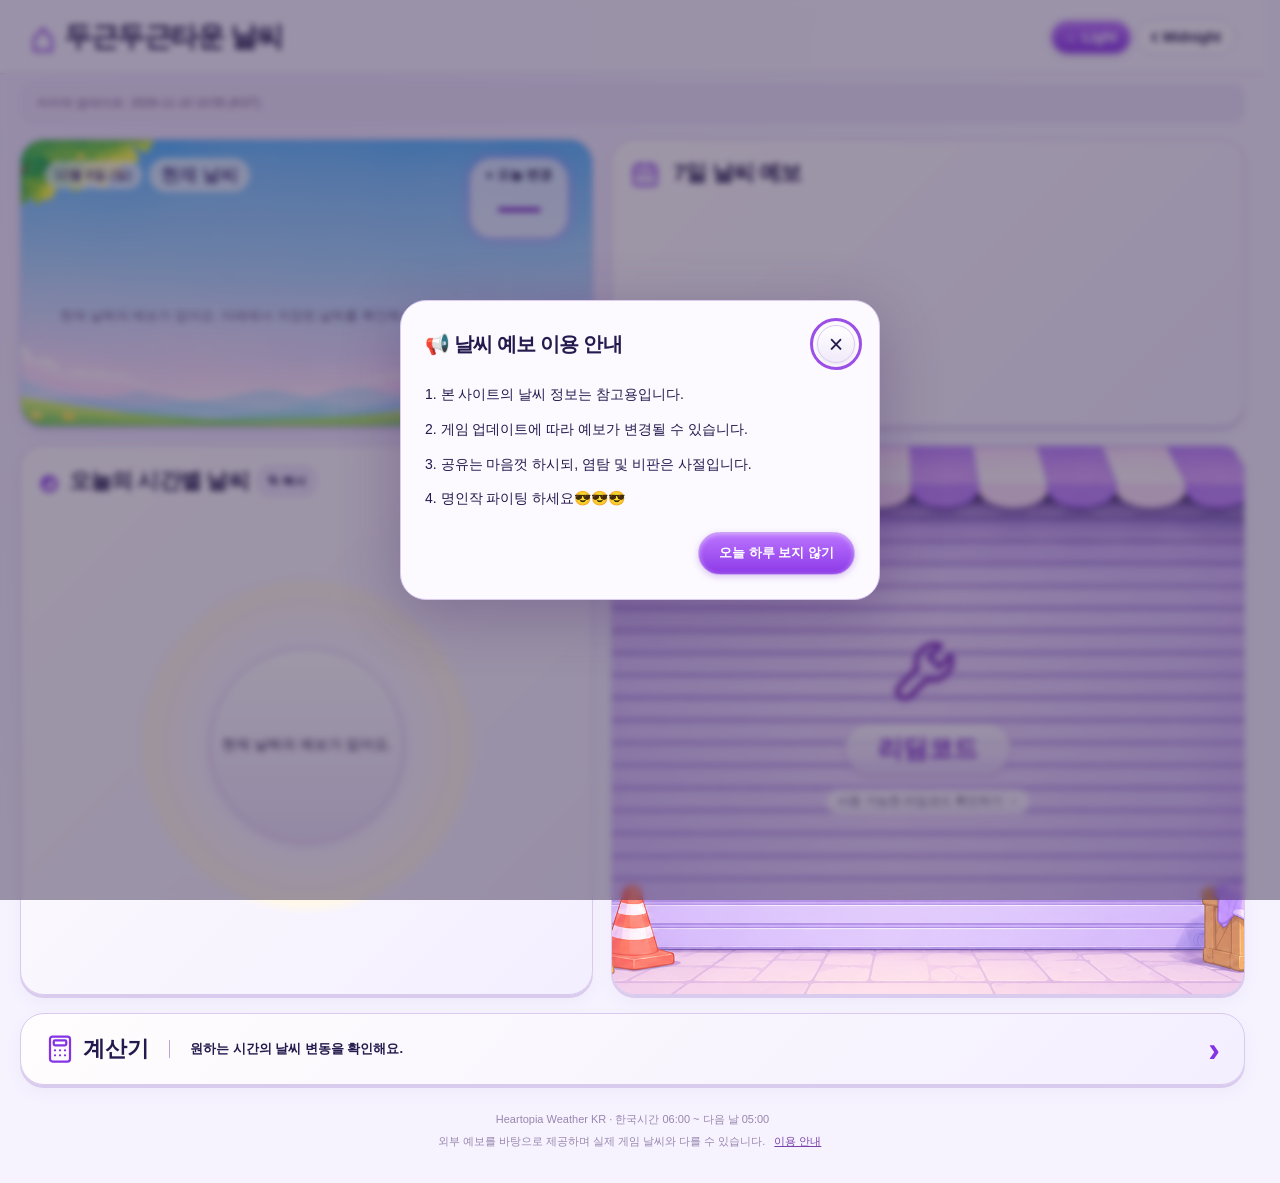
==== commit 298f3fb5: "Link redeem-code page from dashboard placeholder" ====
--- a/index.html
+++ b/index.html
@@ -14,7 +14,7 @@
 <section class="card hero" aria-labelledby="today-title"><div class="hero-top"><div class="hero-labels"><time id="today-date" class="hero-date"></time><h1 id="today-title">현재 날씨</h1></div><div class="change-badge"><span>↻ 오늘 변경</span><strong id="today-changes">—</strong></div></div><div id="current-weather" class="current-weather"><p>예보를 불러오는 중이에요.</p></div></section>
 <section class="card week" aria-labelledby="week-title"><h2 id="week-title"><svg class="heading-icon line-icon" viewBox="0 0 24 24" fill="none" stroke="currentColor" stroke-width="1.8" stroke-linecap="round" stroke-linejoin="round" aria-hidden="true"><rect x="3" y="5" width="18" height="16" rx="2"/><path d="M16 3v4M8 3v4M3 11h18M8 15h.01M12 15h.01M16 15h.01M8 18h.01M12 18h.01M16 18h.01"/></svg> 7일 날씨 예보</h2><div id="week-days" class="week-days"><p class="empty">데이터를 기다리고 있어요.</p></div></section>
 <section class="card clock-card" aria-labelledby="clock-title"><div class="section-heading"><div class="clock-heading-label"><h2 id="clock-title"><span class="heading-icon">◴</span> 오늘의 시간별 날씨</h2><button id="weather-copy" class="weather-copy-button" type="button" aria-label="오늘 날씨 변경 시간 복사" aria-live="polite"><span aria-hidden="true">⧉</span> <span id="weather-copy-text">복사</span></button></div><div class="segmented" aria-label="날씨 시계 시간대"><button id="clock-am" aria-pressed="true">오전</button><button id="clock-pm" aria-pressed="false">오후</button></div></div><div id="weather-clock" class="weather-clock"><div class="clock-ring"></div><svg id="clock-orbit" class="clock-orbit" viewBox="0 0 100 100" aria-hidden="true"></svg><div id="clock-center" class="clock-center">예보 대기 중</div><div id="clock-hours"></div></div></section>
-<section class="card upcoming" aria-label="추가 기능 준비 중"><svg class="upcoming-symbol" viewBox="0 0 24 24" fill="none" stroke="currentColor" stroke-width="1.5" stroke-linecap="round" stroke-linejoin="round" aria-hidden="true"><path d="M14.7 6.3a5.5 5.5 0 0 0-6.9 6.9l-5.1 5.1a2.1 2.1 0 0 0 3 3l5.1-5.1a5.5 5.5 0 0 0 6.9-6.9l-3.4 3.4-3-3z" transform="translate(1 -1)"/></svg><strong>업데이트 예정</strong><p>더 즐거운 두근두근타운을 위해</p></section>
+<section class="card upcoming" aria-label="추가 기능 준비 중"><svg class="upcoming-symbol" viewBox="0 0 24 24" fill="none" stroke="currentColor" stroke-width="1.5" stroke-linecap="round" stroke-linejoin="round" aria-hidden="true"><path d="M14.7 6.3a5.5 5.5 0 0 0-6.9 6.9l-5.1 5.1a2.1 2.1 0 0 0 3 3l5.1-5.1a5.5 5.5 0 0 0 6.9-6.9l-3.4 3.4-3-3z" transform="translate(1 -1)"/></svg><strong>리딤코드</strong><p><a href="redeem.html">사용 가능한 리딤코드 확인하기 →</a></p></section>
 
 <section class="card calculator"><div class="calculator-toggle"><span class="calculator-copy"><button id="calculator-toggle" class="calculator-icon-button" type="button" aria-label="계산기 열기" aria-haspopup="dialog" aria-controls="calculator-dialog"><svg class="heading-icon line-icon calculator-icon" viewBox="0 0 24 24" fill="none" stroke="currentColor" stroke-width="1.8" stroke-linecap="round" stroke-linejoin="round" aria-hidden="true"><rect x="4" y="2" width="16" height="20" rx="2"/><rect x="7" y="5" width="10" height="4" rx="1"/><path d="M8 13h.01M12 13h.01M16 13h.01M8 17h.01M12 17h.01M16 17h.01"/></svg><span class="calculator-title">계산기</span></button><small>원하는 시간의 날씨 변동을 확인해요.</small></span><span class="chevron" aria-hidden="true">›</span></div></section>
 </div>
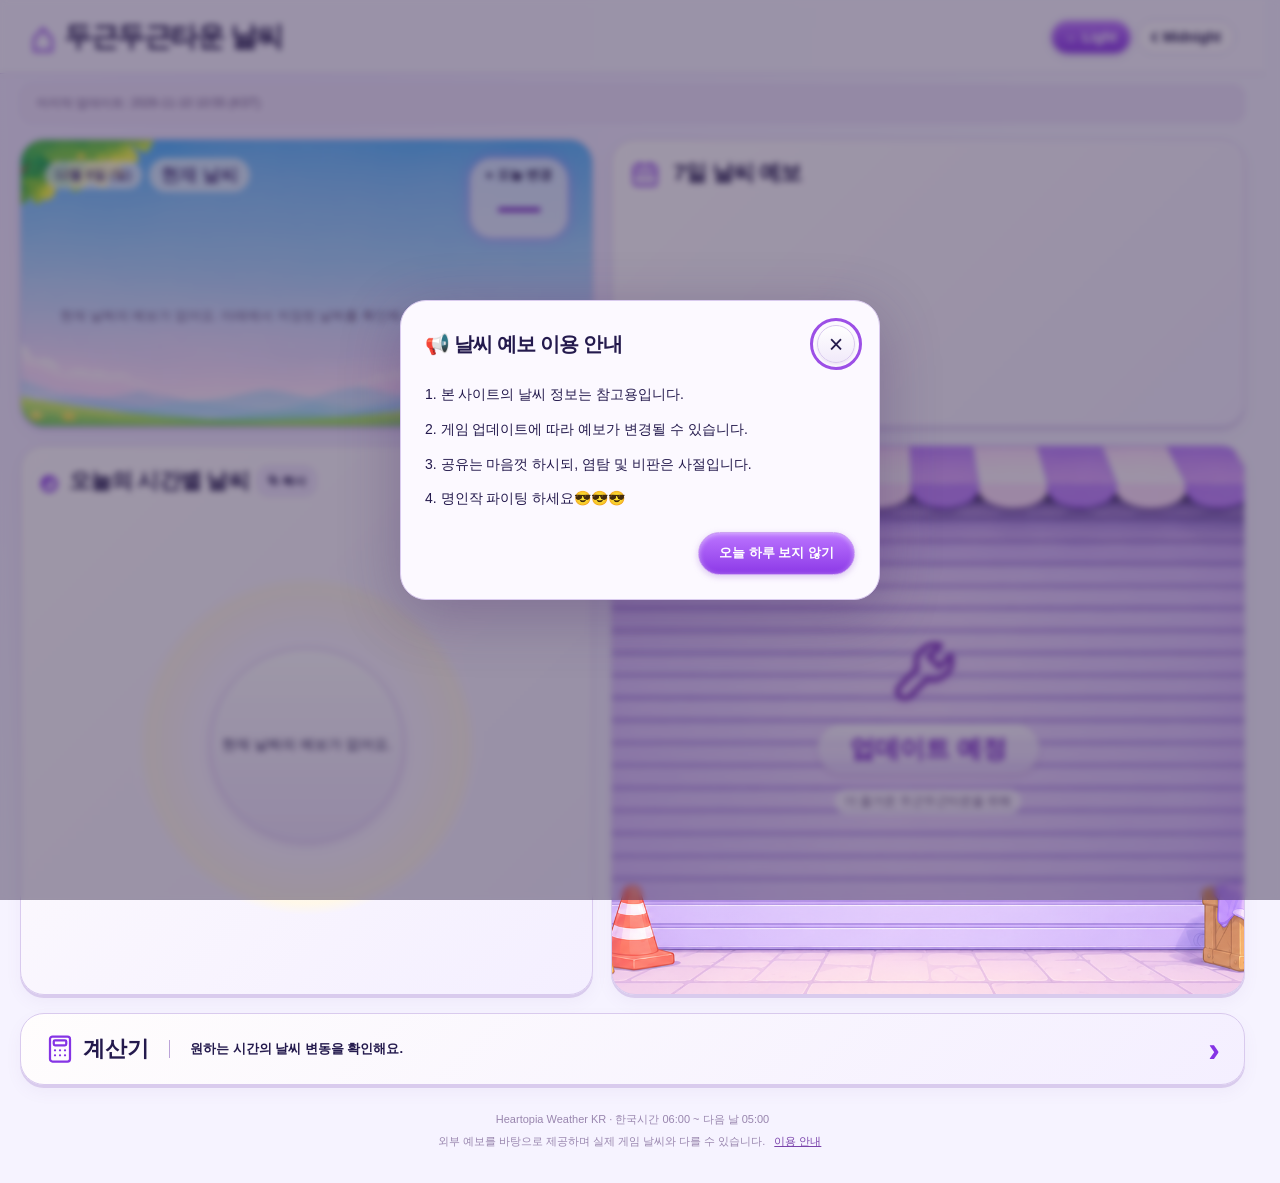
==== commit 6912f994: "Restore original upcoming card; keep redeem collection backend separate" ====
--- a/index.html
+++ b/index.html
@@ -14,7 +14,7 @@
 <section class="card hero" aria-labelledby="today-title"><div class="hero-top"><div class="hero-labels"><time id="today-date" class="hero-date"></time><h1 id="today-title">현재 날씨</h1></div><div class="change-badge"><span>↻ 오늘 변경</span><strong id="today-changes">—</strong></div></div><div id="current-weather" class="current-weather"><p>예보를 불러오는 중이에요.</p></div></section>
 <section class="card week" aria-labelledby="week-title"><h2 id="week-title"><svg class="heading-icon line-icon" viewBox="0 0 24 24" fill="none" stroke="currentColor" stroke-width="1.8" stroke-linecap="round" stroke-linejoin="round" aria-hidden="true"><rect x="3" y="5" width="18" height="16" rx="2"/><path d="M16 3v4M8 3v4M3 11h18M8 15h.01M12 15h.01M16 15h.01M8 18h.01M12 18h.01M16 18h.01"/></svg> 7일 날씨 예보</h2><div id="week-days" class="week-days"><p class="empty">데이터를 기다리고 있어요.</p></div></section>
 <section class="card clock-card" aria-labelledby="clock-title"><div class="section-heading"><div class="clock-heading-label"><h2 id="clock-title"><span class="heading-icon">◴</span> 오늘의 시간별 날씨</h2><button id="weather-copy" class="weather-copy-button" type="button" aria-label="오늘 날씨 변경 시간 복사" aria-live="polite"><span aria-hidden="true">⧉</span> <span id="weather-copy-text">복사</span></button></div><div class="segmented" aria-label="날씨 시계 시간대"><button id="clock-am" aria-pressed="true">오전</button><button id="clock-pm" aria-pressed="false">오후</button></div></div><div id="weather-clock" class="weather-clock"><div class="clock-ring"></div><svg id="clock-orbit" class="clock-orbit" viewBox="0 0 100 100" aria-hidden="true"></svg><div id="clock-center" class="clock-center">예보 대기 중</div><div id="clock-hours"></div></div></section>
-<section class="card upcoming" aria-label="추가 기능 준비 중"><svg class="upcoming-symbol" viewBox="0 0 24 24" fill="none" stroke="currentColor" stroke-width="1.5" stroke-linecap="round" stroke-linejoin="round" aria-hidden="true"><path d="M14.7 6.3a5.5 5.5 0 0 0-6.9 6.9l-5.1 5.1a2.1 2.1 0 0 0 3 3l5.1-5.1a5.5 5.5 0 0 0 6.9-6.9l-3.4 3.4-3-3z" transform="translate(1 -1)"/></svg><strong>리딤코드</strong><p><a href="redeem.html">사용 가능한 리딤코드 확인하기 →</a></p></section>
+<section class="card upcoming" aria-label="추가 기능 준비 중"><svg class="upcoming-symbol" viewBox="0 0 24 24" fill="none" stroke="currentColor" stroke-width="1.5" stroke-linecap="round" stroke-linejoin="round" aria-hidden="true"><path d="M14.7 6.3a5.5 5.5 0 0 0-6.9 6.9l-5.1 5.1a2.1 2.1 0 0 0 3 3l5.1-5.1a5.5 5.5 0 0 0 6.9-6.9l-3.4 3.4-3-3z" transform="translate(1 -1)"/></svg><strong>업데이트 예정</strong><p>더 즐거운 두근두근타운을 위해</p></section>
 
 <section class="card calculator"><div class="calculator-toggle"><span class="calculator-copy"><button id="calculator-toggle" class="calculator-icon-button" type="button" aria-label="계산기 열기" aria-haspopup="dialog" aria-controls="calculator-dialog"><svg class="heading-icon line-icon calculator-icon" viewBox="0 0 24 24" fill="none" stroke="currentColor" stroke-width="1.8" stroke-linecap="round" stroke-linejoin="round" aria-hidden="true"><rect x="4" y="2" width="16" height="20" rx="2"/><rect x="7" y="5" width="10" height="4" rx="1"/><path d="M8 13h.01M12 13h.01M16 13h.01M8 17h.01M12 17h.01M16 17h.01"/></svg><span class="calculator-title">계산기</span></button><small>원하는 시간의 날씨 변동을 확인해요.</small></span><span class="chevron" aria-hidden="true">›</span></div></section>
 </div>
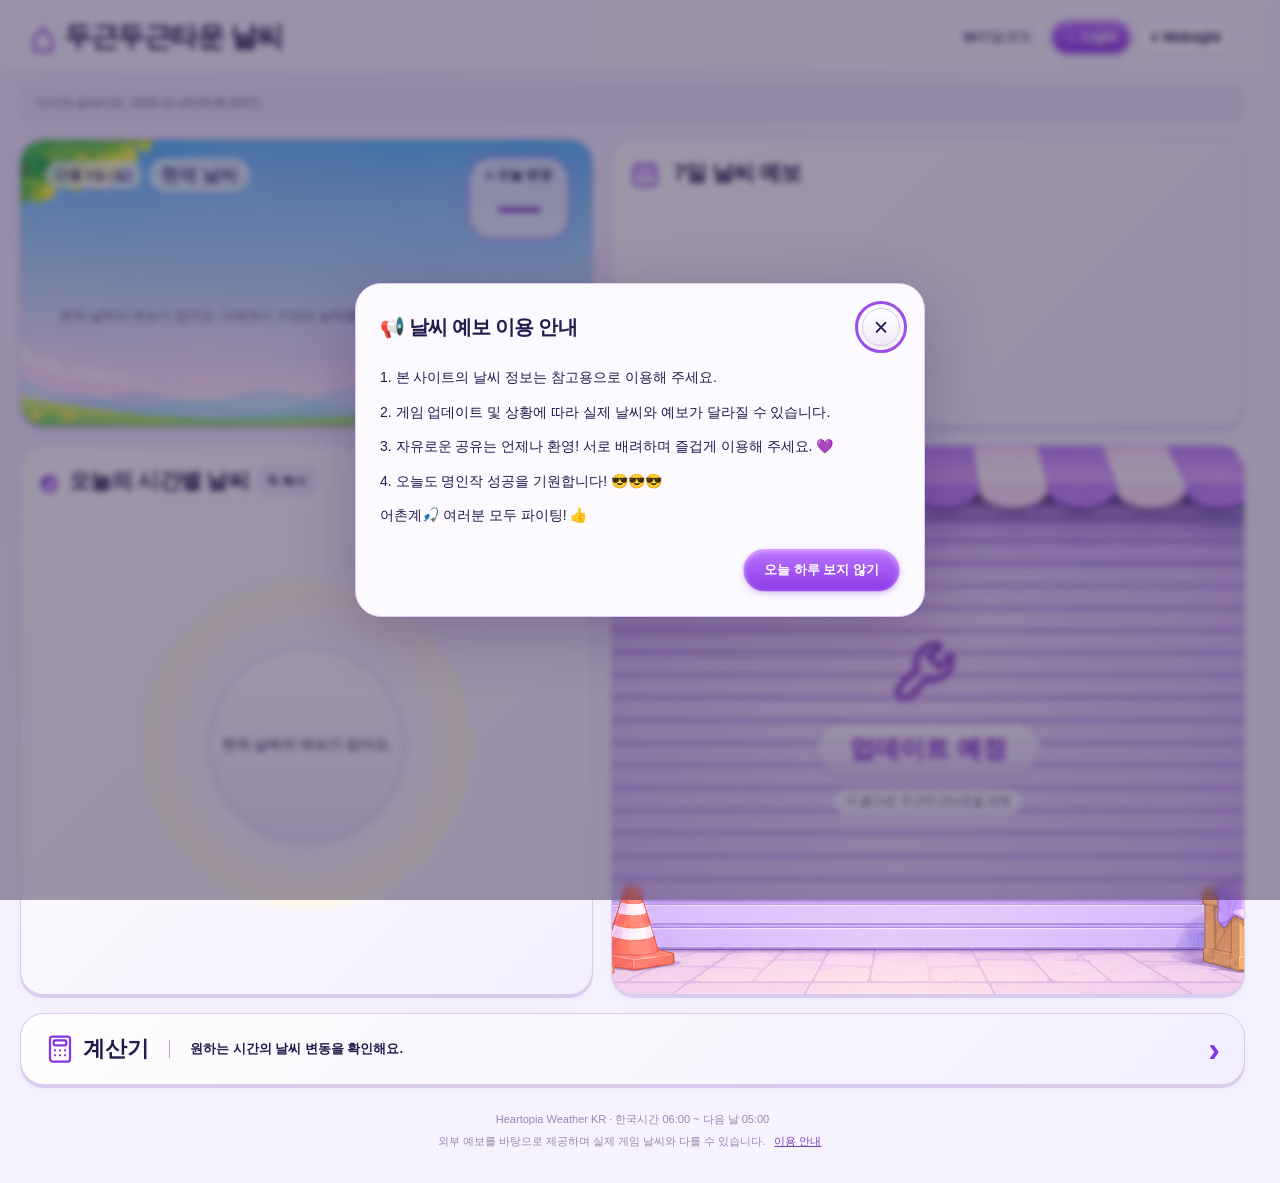
==== commit 194e4cce: "Add isolated redeem entry and popup layout" ====
--- a/index.html
+++ b/index.html
@@ -3,10 +3,10 @@
 <head>
 <meta charset="utf-8"><meta name="viewport" content="width=device-width, initial-scale=1"><meta name="theme-color" content="#f5f1ff">
 <script src="assets/theme.js"></script>
-<title>두근두근타운 날씨</title><link rel="stylesheet" href="assets/weather.css"><link rel="stylesheet" href="assets/midnight.css"><link rel="stylesheet" href="assets/weather-atmosphere.css"><script src="assets/weather-core.js" defer></script><script src="assets/weather-visual.js" defer></script><script src="assets/weather-icon-mask.js" defer></script><script src="assets/midnight-icons.js" defer></script><script src="assets/clock-layout.js" defer></script><script src="assets/weather-atmosphere.js" defer></script><script src="assets/weather-app.js" defer></script>
+<title>두근두근타운 날씨</title><link rel="stylesheet" href="assets/weather.css"><link rel="stylesheet" href="assets/midnight.css"><link rel="stylesheet" href="assets/weather-atmosphere.css"><script src="assets/weather-core.js" defer></script><script src="assets/weather-visual.js" defer></script><script src="assets/weather-icon-mask.js" defer></script><script src="assets/midnight-icons.js" defer></script><script src="assets/clock-layout.js" defer></script><script src="assets/weather-atmosphere.js" defer></script><script src="assets/weather-app.js" defer></script><script src="assets/redeem-ui.js" defer></script>
 </head>
 <body>
-<header class="site-header"><a class="brand" href="./"><span aria-hidden="true">⌂</span> 두근두근타운 날씨</a><div class="header-actions"><div class="theme-switch" role="group" aria-label="테마 선택"><button class="theme-button" type="button" data-theme-choice="light" aria-pressed="true" aria-label="Light 테마"><span aria-hidden="true">☼</span><span class="theme-label">Light</span></button><button class="theme-button" type="button" data-theme-choice="midnight" aria-pressed="false" aria-label="Midnight 테마"><span aria-hidden="true">☾</span><span class="theme-label">Midnight</span></button></div></div></header>
+<header class="site-header"><a class="brand" href="./"><span aria-hidden="true">⌂</span> 두근두근타운 날씨</a><div class="header-actions"><button id="redeem-open" class="redeem-trigger" type="button" aria-haspopup="dialog" aria-controls="redeem-dialog" aria-label="리딤코드 열기"><span class="redeem-trigger-icon" aria-hidden="true">🎟<span id="redeem-dot" class="redeem-dot" hidden></span></span><span class="redeem-trigger-label">리딤코드</span></button><div class="theme-switch" role="group" aria-label="테마 선택"><button class="theme-button" type="button" data-theme-choice="light" aria-pressed="true" aria-label="Light 테마"><span aria-hidden="true">☼</span><span class="theme-label">Light</span></button><button class="theme-button" type="button" data-theme-choice="midnight" aria-pressed="false" aria-label="Midnight 테마"><span aria-hidden="true">☾</span><span class="theme-label">Midnight</span></button></div></div></header>
 <main>
 <div class="status-line"><span id="status" role="status">마지막 업데이트: — (KST)</span></div>
 <p id="load-error" class="load-error" role="alert" hidden></p>
@@ -31,4 +31,5 @@
 </dialog>
 <dialog id="calculator-dialog" aria-labelledby="calculator-title"><div class="dialog-heading calculator-dialog-heading"><h2 id="calculator-title"><svg class="heading-icon line-icon calculator-icon" viewBox="0 0 24 24" fill="none" stroke="currentColor" stroke-width="1.8" stroke-linecap="round" stroke-linejoin="round" aria-hidden="true"><rect x="4" y="2" width="16" height="20" rx="2"/><rect x="7" y="5" width="10" height="4" rx="1"/><path d="M8 13h.01M12 13h.01M16 13h.01M8 17h.01M12 17h.01M16 17h.01"/></svg> 계산기</h2><button id="calculator-close" class="round-button" aria-label="계산기 닫기" autofocus>&times;</button></div><div id="calculator-body"><form id="calculator-form"><div class="calculator-fields"><label>날짜<select id="calculator-date" required></select></label><label>시작 시간<select id="calculator-start"></select></label><label>종료 시간<select id="calculator-end"></select></label><button class="primary-button" id="calculator-run" disabled>변동 계산하기</button></div><p class="rule-caption">06시 ~ 다음 날 05시 안에서 선택해 주세요. 시작 시각은 제외하고 종료 시각까지 계산합니다.</p></form><div id="calculator-result" aria-live="polite"></div></div></dialog>
 <dialog id="notice-dialog" aria-labelledby="notice-title"><div class="dialog-heading"><h2 id="notice-title">이용 안내</h2><button id="notice-close" class="round-button" aria-label="공지 닫기">×</button></div><div id="notice-message"></div><div class="dialog-actions"><button id="notice-hide" class="primary-button">오늘 하루 보지 않기</button></div></dialog>
+<dialog id="redeem-dialog" class="redeem-dialog" aria-labelledby="redeem-title"><div class="redeem-dialog-heading"><h2 id="redeem-title">🎟 리딤코드</h2><button id="redeem-close" class="round-button" type="button" aria-label="리딤코드 닫기">×</button></div><p class="redeem-intro">사용 가능한 코드를 복사해서 게임에서 입력하세요.</p><p id="redeem-message" role="status" hidden></p><h3 class="redeem-section-title">사용 가능한 코드 <span id="redeem-active-count">0</span></h3><div id="redeem-active" class="redeem-list"></div><button id="redeem-expired-toggle" class="redeem-expired-toggle" type="button" aria-expanded="false" aria-controls="redeem-expired">만료된 코드 <span id="redeem-expired-count">0</span> <span aria-hidden="true">⌄</span></button><div id="redeem-expired" class="redeem-list" hidden></div><p class="redeem-disclaimer">코드의 실제 게임 사용 가능 여부는 보장되지 않습니다.</p></dialog>
 </body></html>
--- a/assets/weather.css
+++ b/assets/weather.css
@@ -1346,3 +1346,33 @@
   #forecast-dialog { width:calc(100% - 20px); }
   .grouped-periods .period { min-height:0; }
 }
+
+/* Distinct game-day ring colors, with strong contrast in Light mode. */
+.clock-orbit { --clock-previous-day:#7944b3; --clock-current-day:#008d84; }
+
+/* Extra forecast icons: readable on Light, neon accented on Midnight. */
+.extra-weather-icon { overflow:visible; mix-blend-mode:normal; --extra-outline:#40578d; --extra-fill:#dce6ff; --extra-glow:none; }
+.extra-weather-icon .extra-cloud { fill:var(--extra-fill); stroke:var(--extra-outline); stroke-width:3.5; stroke-linejoin:round; filter:var(--extra-glow); }
+.extra-weather-icon .extra-rain { fill:none; stroke:#13a4ed; stroke-width:5; stroke-linecap:round; }
+.extra-weather-icon .extra-bolt { fill:#ffdc58; stroke:#f19c23; stroke-width:2; stroke-linejoin:round; }
+.extra-weather-icon .extra-rainbow { fill:none; stroke:#e65fbd; stroke-width:7; stroke-linecap:round; }
+.extra-weather-icon .extra-rainbow-inner { fill:none; stroke:#53c9eb; stroke-width:6; stroke-linecap:round; }
+.extra-weather-icon .extra-sparkle { fill:#ffe37c; stroke:#e5a640; stroke-width:1.5; }
+
+/* Notice dialog only: roomier text, responsive width and safe scrolling. */
+#notice-dialog {
+  box-sizing:border-box;
+  width:min(570px,calc(100vw - 32px));
+  max-width:calc(100vw - 32px);
+  max-height:calc(100dvh - 32px);
+  overflow-y:auto;
+  overscroll-behavior:contain;
+}
+@media(max-width:600px) {
+  #notice-dialog {
+    width:calc(100vw - 20px);
+    max-width:calc(100vw - 20px);
+    max-height:calc(100dvh - 24px);
+    padding:20px;
+  }
+}
--- a/assets/midnight.css
+++ b/assets/midnight.css
@@ -104,3 +104,14 @@
   .site-header { padding-inline:12px; }
   .brand { font-size:17px;white-space:nowrap; }
 }
+
+/* Brighter previous-day lavender for visibility on Midnight backgrounds. */
+[data-theme="midnight"] .clock-orbit { --clock-previous-day:#d6a5ff; --clock-current-day:#26d9c7; }
+
+/* Midnight neon variant of the same weather shapes. */
+[data-theme="midnight"] .extra-weather-icon { --extra-outline:#c9d8ff; --extra-fill:#283354; --extra-glow:drop-shadow(0 0 4px #8cafff); }
+[data-theme="midnight"] .extra-weather-icon .extra-rain { stroke:#55d6ff; filter:drop-shadow(0 0 3px #29c4ff); }
+[data-theme="midnight"] .extra-weather-icon .extra-bolt { fill:#ffe06a; stroke:#ffac39; filter:drop-shadow(0 0 4px #ffc451); }
+[data-theme="midnight"] .extra-weather-icon .extra-rainbow { stroke:#ff8ddd; filter:drop-shadow(0 0 4px #f37be5); }
+[data-theme="midnight"] .extra-weather-icon .extra-rainbow-inner { stroke:#78dfff; }
+[data-theme="midnight"] .extra-weather-icon .extra-sparkle { fill:#ffe78a; filter:drop-shadow(0 0 4px #ffdd83); }
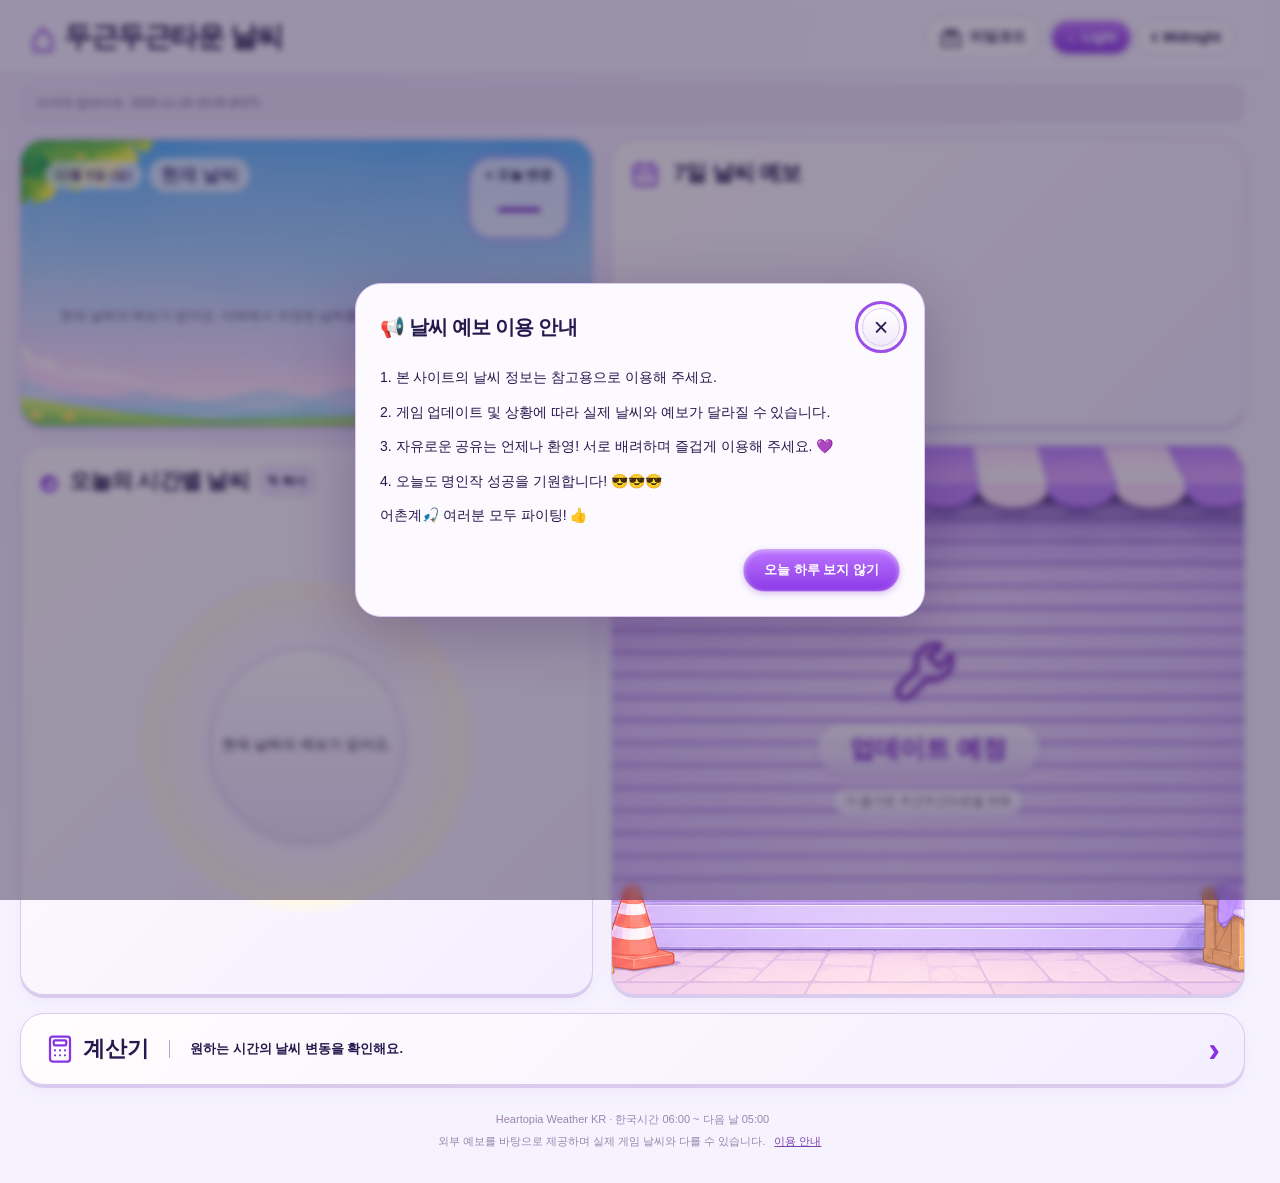
==== commit 013c3881: "Replace emoji with centered-star ribbon coupon SVG" ====
--- a/index.html
+++ b/index.html
@@ -6,7 +6,7 @@
 <title>두근두근타운 날씨</title><link rel="stylesheet" href="assets/weather.css"><link rel="stylesheet" href="assets/midnight.css"><link rel="stylesheet" href="assets/weather-atmosphere.css"><script src="assets/weather-core.js" defer></script><script src="assets/weather-visual.js" defer></script><script src="assets/weather-icon-mask.js" defer></script><script src="assets/midnight-icons.js" defer></script><script src="assets/clock-layout.js" defer></script><script src="assets/weather-atmosphere.js" defer></script><script src="assets/weather-app.js" defer></script><script src="assets/redeem-ui.js" defer></script>
 </head>
 <body>
-<header class="site-header"><a class="brand" href="./"><span aria-hidden="true">⌂</span> 두근두근타운 날씨</a><div class="header-actions"><button id="redeem-open" class="redeem-trigger" type="button" aria-haspopup="dialog" aria-controls="redeem-dialog" aria-label="리딤코드 열기"><span class="redeem-trigger-icon" aria-hidden="true">🎟<span id="redeem-dot" class="redeem-dot" hidden></span></span><span class="redeem-trigger-label">리딤코드</span></button><div class="theme-switch" role="group" aria-label="테마 선택"><button class="theme-button" type="button" data-theme-choice="light" aria-pressed="true" aria-label="Light 테마"><span aria-hidden="true">☼</span><span class="theme-label">Light</span></button><button class="theme-button" type="button" data-theme-choice="midnight" aria-pressed="false" aria-label="Midnight 테마"><span aria-hidden="true">☾</span><span class="theme-label">Midnight</span></button></div></div></header>
+<header class="site-header"><a class="brand" href="./"><span aria-hidden="true">⌂</span> 두근두근타운 날씨</a><div class="header-actions"><button id="redeem-open" class="redeem-trigger" type="button" aria-haspopup="dialog" aria-controls="redeem-dialog" aria-label="리딤코드 열기"><span class="redeem-trigger-icon" aria-hidden="true"><svg class="redeem-ribbon-svg" viewBox="0 0 32 32" width="26" height="26" fill="none" aria-hidden="true" focusable="false"><path d="M5 12H27V16C24.5 16 24.5 20 27 20V28H5V20C7.5 20 7.5 16 5 16V12Z" stroke="currentColor" stroke-width="2.1" stroke-linejoin="round"/><path d="M16 12C12 12 9 9.7 10 7.5C11 5.3 14 7.5 16 11.5C18 7.5 21 5.3 22 7.5C23 9.7 20 12 16 12ZM16 12L12.2 14M16 12L19.8 14" stroke="currentColor" stroke-width="1.9" stroke-linecap="round" stroke-linejoin="round"/><path d="M16 16L17.35 18.65L20 20L17.35 21.35L16 24L14.65 21.35L12 20L14.65 18.65Z" fill="currentColor"/></svg><span id="redeem-dot" class="redeem-dot" hidden></span></span><span class="redeem-trigger-label">리딤코드</span></button><div class="theme-switch" role="group" aria-label="테마 선택"><button class="theme-button" type="button" data-theme-choice="light" aria-pressed="true" aria-label="Light 테마"><span aria-hidden="true">☼</span><span class="theme-label">Light</span></button><button class="theme-button" type="button" data-theme-choice="midnight" aria-pressed="false" aria-label="Midnight 테마"><span aria-hidden="true">☾</span><span class="theme-label">Midnight</span></button></div></div></header>
 <main>
 <div class="status-line"><span id="status" role="status">마지막 업데이트: — (KST)</span></div>
 <p id="load-error" class="load-error" role="alert" hidden></p>
@@ -31,5 +31,5 @@
 </dialog>
 <dialog id="calculator-dialog" aria-labelledby="calculator-title"><div class="dialog-heading calculator-dialog-heading"><h2 id="calculator-title"><svg class="heading-icon line-icon calculator-icon" viewBox="0 0 24 24" fill="none" stroke="currentColor" stroke-width="1.8" stroke-linecap="round" stroke-linejoin="round" aria-hidden="true"><rect x="4" y="2" width="16" height="20" rx="2"/><rect x="7" y="5" width="10" height="4" rx="1"/><path d="M8 13h.01M12 13h.01M16 13h.01M8 17h.01M12 17h.01M16 17h.01"/></svg> 계산기</h2><button id="calculator-close" class="round-button" aria-label="계산기 닫기" autofocus>&times;</button></div><div id="calculator-body"><form id="calculator-form"><div class="calculator-fields"><label>날짜<select id="calculator-date" required></select></label><label>시작 시간<select id="calculator-start"></select></label><label>종료 시간<select id="calculator-end"></select></label><button class="primary-button" id="calculator-run" disabled>변동 계산하기</button></div><p class="rule-caption">06시 ~ 다음 날 05시 안에서 선택해 주세요. 시작 시각은 제외하고 종료 시각까지 계산합니다.</p></form><div id="calculator-result" aria-live="polite"></div></div></dialog>
 <dialog id="notice-dialog" aria-labelledby="notice-title"><div class="dialog-heading"><h2 id="notice-title">이용 안내</h2><button id="notice-close" class="round-button" aria-label="공지 닫기">×</button></div><div id="notice-message"></div><div class="dialog-actions"><button id="notice-hide" class="primary-button">오늘 하루 보지 않기</button></div></dialog>
-<dialog id="redeem-dialog" class="redeem-dialog" aria-labelledby="redeem-title"><div class="redeem-dialog-heading"><h2 id="redeem-title">🎟 리딤코드</h2><button id="redeem-close" class="round-button" type="button" aria-label="리딤코드 닫기">×</button></div><p class="redeem-intro">사용 가능한 코드를 복사해서 게임에서 입력하세요.</p><p id="redeem-message" role="status" hidden></p><h3 class="redeem-section-title">사용 가능한 코드 <span id="redeem-active-count">0</span></h3><div id="redeem-active" class="redeem-list"></div><button id="redeem-expired-toggle" class="redeem-expired-toggle" type="button" aria-expanded="false" aria-controls="redeem-expired">만료된 코드 <span id="redeem-expired-count">0</span> <span aria-hidden="true">⌄</span></button><div id="redeem-expired" class="redeem-list" hidden></div><p class="redeem-disclaimer">코드의 실제 게임 사용 가능 여부는 보장되지 않습니다.</p></dialog>
+<dialog id="redeem-dialog" class="redeem-dialog" aria-labelledby="redeem-title"><div class="redeem-dialog-heading"><h2 id="redeem-title"><span class="redeem-title-icon" aria-hidden="true"><svg class="redeem-ribbon-svg" viewBox="0 0 32 32" width="26" height="26" fill="none" aria-hidden="true" focusable="false"><path d="M5 12H27V16C24.5 16 24.5 20 27 20V28H5V20C7.5 20 7.5 16 5 16V12Z" stroke="currentColor" stroke-width="2.1" stroke-linejoin="round"/><path d="M16 12C12 12 9 9.7 10 7.5C11 5.3 14 7.5 16 11.5C18 7.5 21 5.3 22 7.5C23 9.7 20 12 16 12ZM16 12L12.2 14M16 12L19.8 14" stroke="currentColor" stroke-width="1.9" stroke-linecap="round" stroke-linejoin="round"/><path d="M16 16L17.35 18.65L20 20L17.35 21.35L16 24L14.65 21.35L12 20L14.65 18.65Z" fill="currentColor"/></svg></span> 리딤코드</h2><button id="redeem-close" class="round-button" type="button" aria-label="리딤코드 닫기">×</button></div><p class="redeem-intro">사용 가능한 코드를 복사해서 게임에서 입력하세요.</p><p id="redeem-message" role="status" hidden></p><h3 class="redeem-section-title">사용 가능한 코드 <span id="redeem-active-count">0</span></h3><div id="redeem-active" class="redeem-list"></div><button id="redeem-expired-toggle" class="redeem-expired-toggle" type="button" aria-expanded="false" aria-controls="redeem-expired">만료된 코드 <span id="redeem-expired-count">0</span> <span aria-hidden="true">⌄</span></button><div id="redeem-expired" class="redeem-list" hidden></div><p class="redeem-disclaimer">코드의 실제 게임 사용 가능 여부는 보장되지 않습니다.</p></dialog>
 </body></html>
--- a/assets/weather.css
+++ b/assets/weather.css
@@ -1376,3 +1376,30 @@
     padding:20px;
   }
 }
+
+
+/* Redeem-code popup: independent from forecast and calculator layouts. */
+.redeem-trigger{display:inline-flex;align-items:center;gap:6px;border:1px solid var(--line);border-radius:24px;padding:8px 12px;background:var(--card);color:var(--ink);font:inherit;font-size:14px;font-weight:750;cursor:pointer;white-space:nowrap}
+.redeem-trigger-icon{position:relative;display:inline-flex;line-height:1;font-size:20px}
+.redeem-dot{position:absolute;right:-5px;top:-5px;width:10px;height:10px;border:2px solid var(--card);border-radius:50%;background:#e53935}
+.redeem-dialog{width:min(480px,calc(100% - 24px));max-height:85dvh;overflow-y:auto;color:var(--ink);background:var(--card);border:1px solid var(--line);border-radius:18px;padding:20px;box-shadow:var(--shadow)}
+.redeem-dialog-heading,.redeem-code-head{display:flex;align-items:center;justify-content:space-between;gap:10px}
+.redeem-dialog-heading h2{margin:0;font-size:22px}
+.redeem-intro,.redeem-disclaimer,.redeem-expiry{color:var(--muted);font-size:13px}
+.redeem-section-title{display:flex;justify-content:space-between;font-size:16px;margin:20px 0 10px}
+.redeem-list{display:grid;gap:10px}
+.redeem-code{background:var(--soft);border:1px solid var(--line);border-radius:12px;padding:12px;min-width:0}
+.redeem-code-name{overflow-wrap:anywhere;font-size:15px}
+.redeem-new{border-radius:8px;background:#b91c1c;color:white;font-size:10px;padding:3px 6px;font-weight:800}
+.redeem-code-head{flex-wrap:wrap;justify-content:flex-start}
+.redeem-copy{margin-left:auto;border:1px solid var(--line);border-radius:8px;background:var(--card);color:var(--ink);padding:7px 10px;cursor:pointer}
+.redeem-rewards{margin:10px 0 6px;font-size:14px}
+.redeem-expiry{margin:5px 0 0}
+.redeem-expired-toggle{display:flex;align-items:center;gap:8px;width:100%;margin:20px 0 10px;padding:12px 0;border:0;border-top:1px solid var(--line);background:transparent;color:var(--ink);font:inherit;font-weight:750;cursor:pointer;text-align:left}
+.redeem-expired-toggle span:last-child{margin-left:auto}
+.redeem-empty{color:var(--muted);font-size:14px}
+.redeem-disclaimer{margin:18px 0 0}
+@media(max-width:760px){.redeem-trigger{padding:7px;min-width:38px;min-height:38px;justify-content:center}.redeem-trigger-label{display:none}.redeem-dialog{max-height:90dvh;padding:16px}}
+@media(max-width:400px){.redeem-trigger{padding:5px;min-width:34px}.redeem-trigger-icon{font-size:18px}}
+
+.redeem-list[hidden],.redeem-dot[hidden]{display:none}
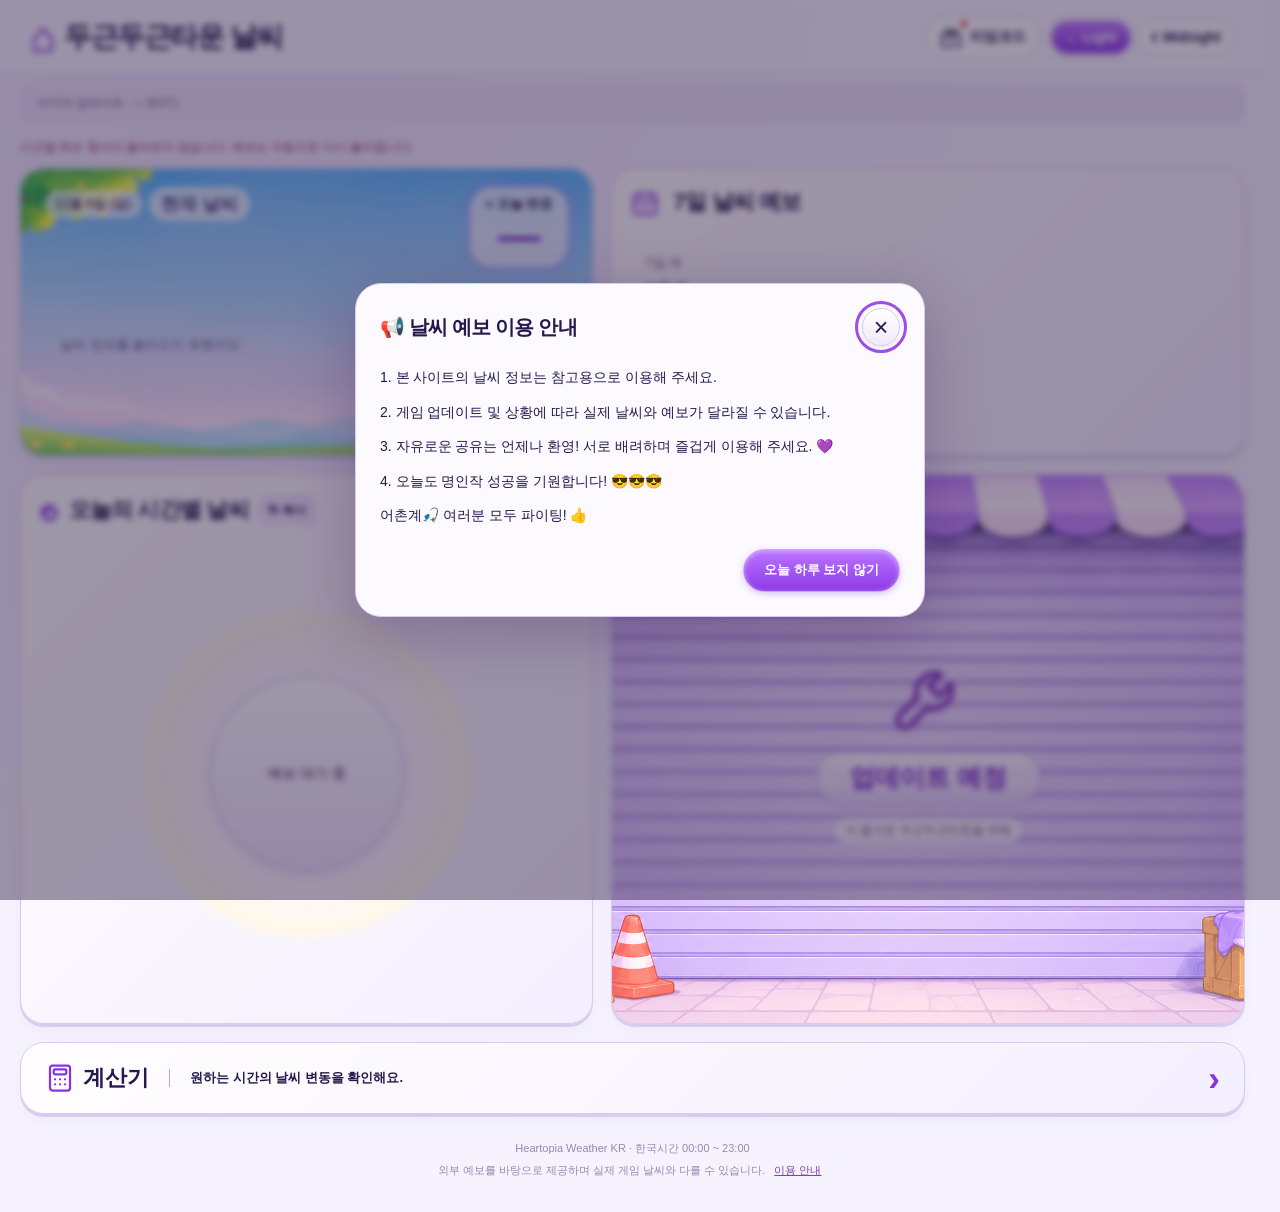
==== commit 23171135: "Use midnight calendar dates for weather: index.html" ====
--- a/index.html
+++ b/index.html
@@ -18,7 +18,7 @@
 
 <section class="card calculator"><div class="calculator-toggle"><span class="calculator-copy"><button id="calculator-toggle" class="calculator-icon-button" type="button" aria-label="계산기 열기" aria-haspopup="dialog" aria-controls="calculator-dialog"><svg class="heading-icon line-icon calculator-icon" viewBox="0 0 24 24" fill="none" stroke="currentColor" stroke-width="1.8" stroke-linecap="round" stroke-linejoin="round" aria-hidden="true"><rect x="4" y="2" width="16" height="20" rx="2"/><rect x="7" y="5" width="10" height="4" rx="1"/><path d="M8 13h.01M12 13h.01M16 13h.01M8 17h.01M12 17h.01M16 17h.01"/></svg><span class="calculator-title">계산기</span></button><small>원하는 시간의 날씨 변동을 확인해요.</small></span><span class="chevron" aria-hidden="true">›</span></div></section>
 </div>
-<footer>Heartopia Weather KR · 한국시간 06:00 ~ 다음 날 05:00<br>외부 예보를 바탕으로 제공하며 실제 게임 날씨와 다를 수 있습니다. <button id="notice-open" class="text-button">이용 안내</button></footer>
+<footer>Heartopia Weather KR · 한국시간 00:00 ~ 23:00<br>외부 예보를 바탕으로 제공하며 실제 게임 날씨와 다를 수 있습니다. <button id="notice-open" class="text-button">이용 안내</button></footer>
 </main>
 <dialog id="forecast-dialog" class="hourly" aria-labelledby="hourly-title">
   <button id="forecast-close" class="round-button forecast-close" aria-label="상세 예보 닫기">&times;</button>
--- a/assets/weather.css
+++ b/assets/weather.css
@@ -1403,3 +1403,12 @@
 @media(max-width:400px){.redeem-trigger{padding:5px;min-width:34px}.redeem-trigger-icon{font-size:18px}}
 
 .redeem-list[hidden],.redeem-dot[hidden]{display:none}
+
+/* Ribbon coupon icon: inherits each theme color; keep existing button sizing. */
+.redeem-ribbon-svg{display:block;flex:none;width:26px;height:26px}
+.redeem-title-icon{display:inline-flex;vertical-align:middle;margin-right:3px;color:#a47ae8}
+.redeem-title-icon .redeem-ribbon-svg{width:26px;height:26px}
+@media(max-width:400px){.redeem-trigger .redeem-ribbon-svg{width:23px;height:23px}}
+
+/* Manually verified special redeem codes. */
+.redeem-special{display:inline-flex;align-items:center;border:1px solid var(--line);border-radius:8px;background:var(--card);color:var(--ink);font-size:11px;font-weight:750;padding:3px 7px}
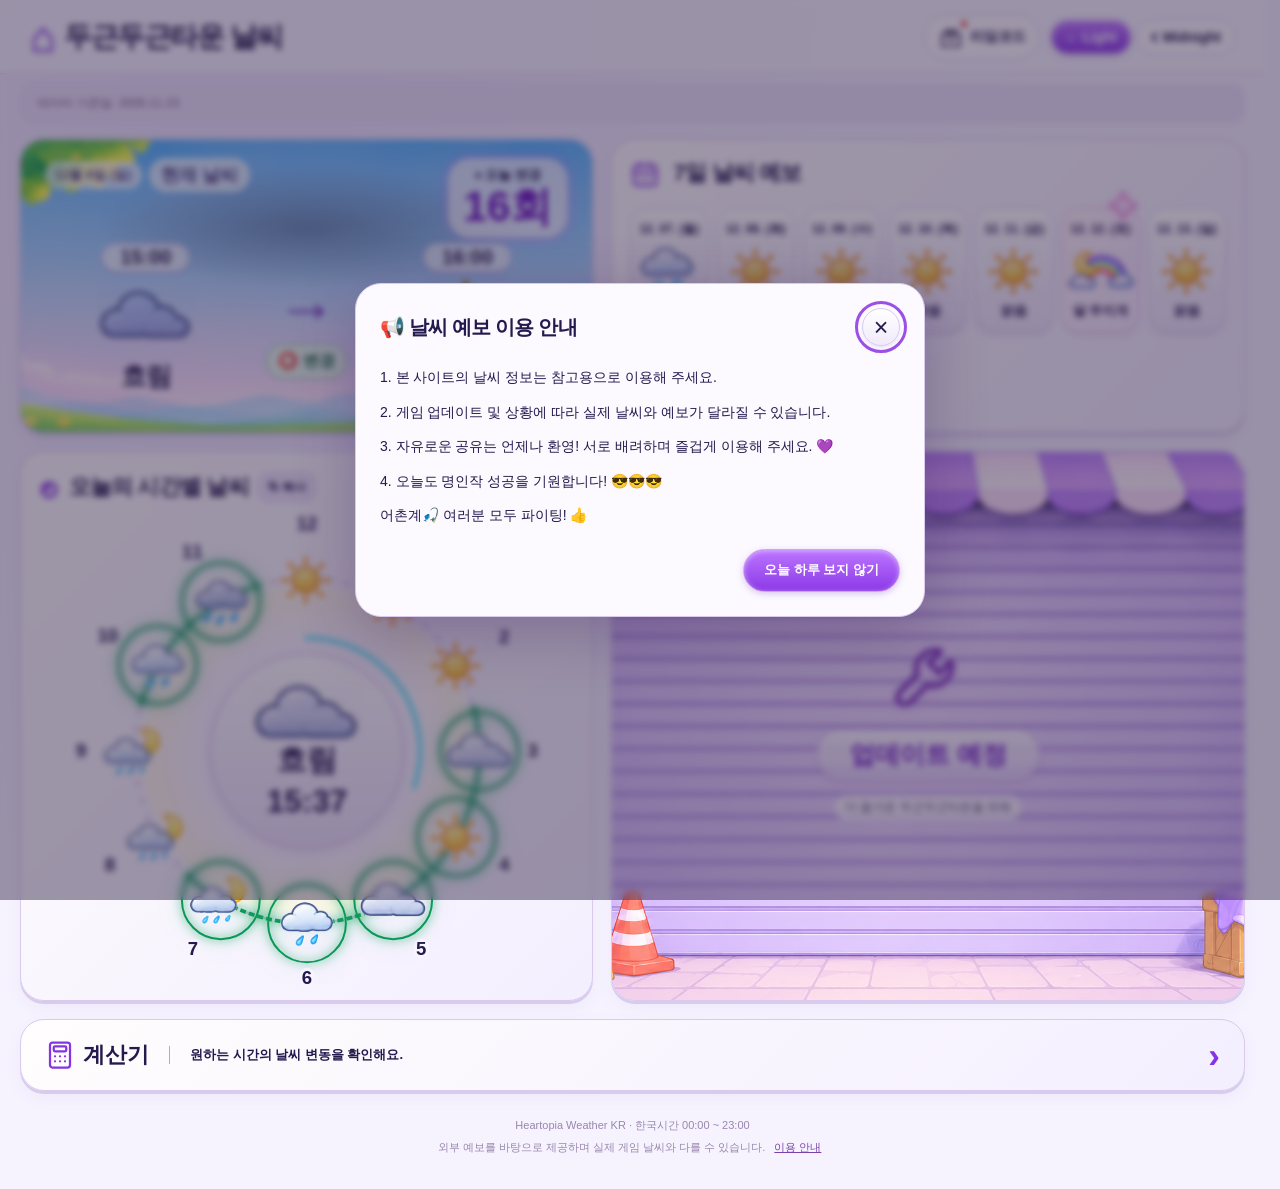
==== commit 68e4619c: "Serve Heartopia forecasts from annual internal weather data" ====
--- a/index.html
+++ b/index.html
@@ -8,7 +8,7 @@
 <body>
 <header class="site-header"><a class="brand" href="./"><span aria-hidden="true">⌂</span> 두근두근타운 날씨</a><div class="header-actions"><button id="redeem-open" class="redeem-trigger" type="button" aria-haspopup="dialog" aria-controls="redeem-dialog" aria-label="리딤코드 열기"><span class="redeem-trigger-icon" aria-hidden="true"><svg class="redeem-ribbon-svg" viewBox="0 0 32 32" width="26" height="26" fill="none" aria-hidden="true" focusable="false"><path d="M5 12H27V16C24.5 16 24.5 20 27 20V28H5V20C7.5 20 7.5 16 5 16V12Z" stroke="currentColor" stroke-width="2.1" stroke-linejoin="round"/><path d="M16 12C12 12 9 9.7 10 7.5C11 5.3 14 7.5 16 11.5C18 7.5 21 5.3 22 7.5C23 9.7 20 12 16 12ZM16 12L12.2 14M16 12L19.8 14" stroke="currentColor" stroke-width="1.9" stroke-linecap="round" stroke-linejoin="round"/><path d="M16 16L17.35 18.65L20 20L17.35 21.35L16 24L14.65 21.35L12 20L14.65 18.65Z" fill="currentColor"/></svg><span id="redeem-dot" class="redeem-dot" hidden></span></span><span class="redeem-trigger-label">리딤코드</span></button><div class="theme-switch" role="group" aria-label="테마 선택"><button class="theme-button" type="button" data-theme-choice="light" aria-pressed="true" aria-label="Light 테마"><span aria-hidden="true">☼</span><span class="theme-label">Light</span></button><button class="theme-button" type="button" data-theme-choice="midnight" aria-pressed="false" aria-label="Midnight 테마"><span aria-hidden="true">☾</span><span class="theme-label">Midnight</span></button></div></div></header>
 <main>
-<div class="status-line"><span id="status" role="status">마지막 업데이트: — (KST)</span></div>
+<div class="status-line"><span id="status" role="status">데이터 기준일: —</span></div>
 <p id="load-error" class="load-error" role="alert" hidden></p>
 <div class="dashboard">
 <section class="card hero" aria-labelledby="today-title"><div class="hero-top"><div class="hero-labels"><time id="today-date" class="hero-date"></time><h1 id="today-title">현재 날씨</h1></div><div class="change-badge"><span>↻ 오늘 변경</span><strong id="today-changes">—</strong></div></div><div id="current-weather" class="current-weather"><p>예보를 불러오는 중이에요.</p></div></section>
@@ -27,9 +27,9 @@
     <div id="day-summary" class="summary-badge" role="status"></div>
   </div>
   <div class="date-navigation"><button id="prev-date" class="round-button" aria-label="이전 날짜" disabled>‹</button><strong id="selected-date">—</strong><button id="next-date" class="round-button" aria-label="다음 날짜" disabled>›</button></div>
-  <div class="forecast-view-switch" role="group" aria-label="시간별 날씨 보기 방식"><button id="view-full" type="button" aria-pressed="true">기본형</button><button id="view-grouped" type="button" aria-pressed="false">묶어보기</button></div><div id="group-navigation" class="group-navigation" hidden><div class="group-current"><strong id="group-title">오전</strong><span id="group-range">06:00 ~ 11:00</span></div><div class="group-arrows"><button id="group-prev" type="button" aria-label="이전 시간대">‹</button><button id="group-next" type="button" aria-label="다음 시간대">›</button></div></div><div id="periods" class="periods"></div><div id="group-dots" class="group-dots" role="group" aria-label="시간대 바로 선택" hidden></div>
+  <div class="forecast-view-switch" role="group" aria-label="시간별 날씨 보기 방식"><button id="view-full" type="button" aria-pressed="true">기본형</button><button id="view-grouped" type="button" aria-pressed="false">묶어보기</button></div><div id="group-navigation" class="group-navigation" hidden><div class="group-current"><strong id="group-title">새벽</strong><span id="group-range">00:00 ~ 05:00</span></div><div class="group-arrows"><button id="group-prev" type="button" aria-label="이전 시간대">‹</button><button id="group-next" type="button" aria-label="다음 시간대">›</button></div></div><div id="periods" class="periods"></div><div id="group-dots" class="group-dots" role="group" aria-label="시간대 바로 선택" hidden></div>
 </dialog>
-<dialog id="calculator-dialog" aria-labelledby="calculator-title"><div class="dialog-heading calculator-dialog-heading"><h2 id="calculator-title"><svg class="heading-icon line-icon calculator-icon" viewBox="0 0 24 24" fill="none" stroke="currentColor" stroke-width="1.8" stroke-linecap="round" stroke-linejoin="round" aria-hidden="true"><rect x="4" y="2" width="16" height="20" rx="2"/><rect x="7" y="5" width="10" height="4" rx="1"/><path d="M8 13h.01M12 13h.01M16 13h.01M8 17h.01M12 17h.01M16 17h.01"/></svg> 계산기</h2><button id="calculator-close" class="round-button" aria-label="계산기 닫기" autofocus>&times;</button></div><div id="calculator-body"><form id="calculator-form"><div class="calculator-fields"><label>날짜<select id="calculator-date" required></select></label><label>시작 시간<select id="calculator-start"></select></label><label>종료 시간<select id="calculator-end"></select></label><button class="primary-button" id="calculator-run" disabled>변동 계산하기</button></div><p class="rule-caption">06시 ~ 다음 날 05시 안에서 선택해 주세요. 시작 시각은 제외하고 종료 시각까지 계산합니다.</p></form><div id="calculator-result" aria-live="polite"></div></div></dialog>
+<dialog id="calculator-dialog" aria-labelledby="calculator-title"><div class="dialog-heading calculator-dialog-heading"><h2 id="calculator-title"><svg class="heading-icon line-icon calculator-icon" viewBox="0 0 24 24" fill="none" stroke="currentColor" stroke-width="1.8" stroke-linecap="round" stroke-linejoin="round" aria-hidden="true"><rect x="4" y="2" width="16" height="20" rx="2"/><rect x="7" y="5" width="10" height="4" rx="1"/><path d="M8 13h.01M12 13h.01M16 13h.01M8 17h.01M12 17h.01M16 17h.01"/></svg> 계산기</h2><button id="calculator-close" class="round-button" aria-label="계산기 닫기" autofocus>&times;</button></div><div id="calculator-body"><form id="calculator-form"><div class="calculator-fields"><label>날짜<select id="calculator-date" required></select></label><label>시작 시간<select id="calculator-start"></select></label><label>종료 시간<select id="calculator-end"></select></label><button class="primary-button" id="calculator-run" disabled>변동 계산하기</button></div><p class="rule-caption">00시 ~ 23시 안에서 선택해 주세요. 시작 시각은 제외하고 종료 시각까지 계산합니다.</p></form><div id="calculator-result" aria-live="polite"></div></div></dialog>
 <dialog id="notice-dialog" aria-labelledby="notice-title"><div class="dialog-heading"><h2 id="notice-title">이용 안내</h2><button id="notice-close" class="round-button" aria-label="공지 닫기">×</button></div><div id="notice-message"></div><div class="dialog-actions"><button id="notice-hide" class="primary-button">오늘 하루 보지 않기</button></div></dialog>
 <dialog id="redeem-dialog" class="redeem-dialog" aria-labelledby="redeem-title"><div class="redeem-dialog-heading"><h2 id="redeem-title"><span class="redeem-title-icon" aria-hidden="true"><svg class="redeem-ribbon-svg" viewBox="0 0 32 32" width="26" height="26" fill="none" aria-hidden="true" focusable="false"><path d="M5 12H27V16C24.5 16 24.5 20 27 20V28H5V20C7.5 20 7.5 16 5 16V12Z" stroke="currentColor" stroke-width="2.1" stroke-linejoin="round"/><path d="M16 12C12 12 9 9.7 10 7.5C11 5.3 14 7.5 16 11.5C18 7.5 21 5.3 22 7.5C23 9.7 20 12 16 12ZM16 12L12.2 14M16 12L19.8 14" stroke="currentColor" stroke-width="1.9" stroke-linecap="round" stroke-linejoin="round"/><path d="M16 16L17.35 18.65L20 20L17.35 21.35L16 24L14.65 21.35L12 20L14.65 18.65Z" fill="currentColor"/></svg></span> 리딤코드</h2><button id="redeem-close" class="round-button" type="button" aria-label="리딤코드 닫기">×</button></div><p class="redeem-intro">사용 가능한 코드를 복사해서 게임에서 입력하세요.</p><p id="redeem-message" role="status" hidden></p><h3 class="redeem-section-title">사용 가능한 코드 <span id="redeem-active-count">0</span></h3><div id="redeem-active" class="redeem-list"></div><button id="redeem-expired-toggle" class="redeem-expired-toggle" type="button" aria-expanded="false" aria-controls="redeem-expired">만료된 코드 <span id="redeem-expired-count">0</span> <span aria-hidden="true">⌄</span></button><div id="redeem-expired" class="redeem-list" hidden></div><p class="redeem-disclaimer">코드의 실제 게임 사용 가능 여부는 보장되지 않습니다.</p></dialog>
 </body></html>
